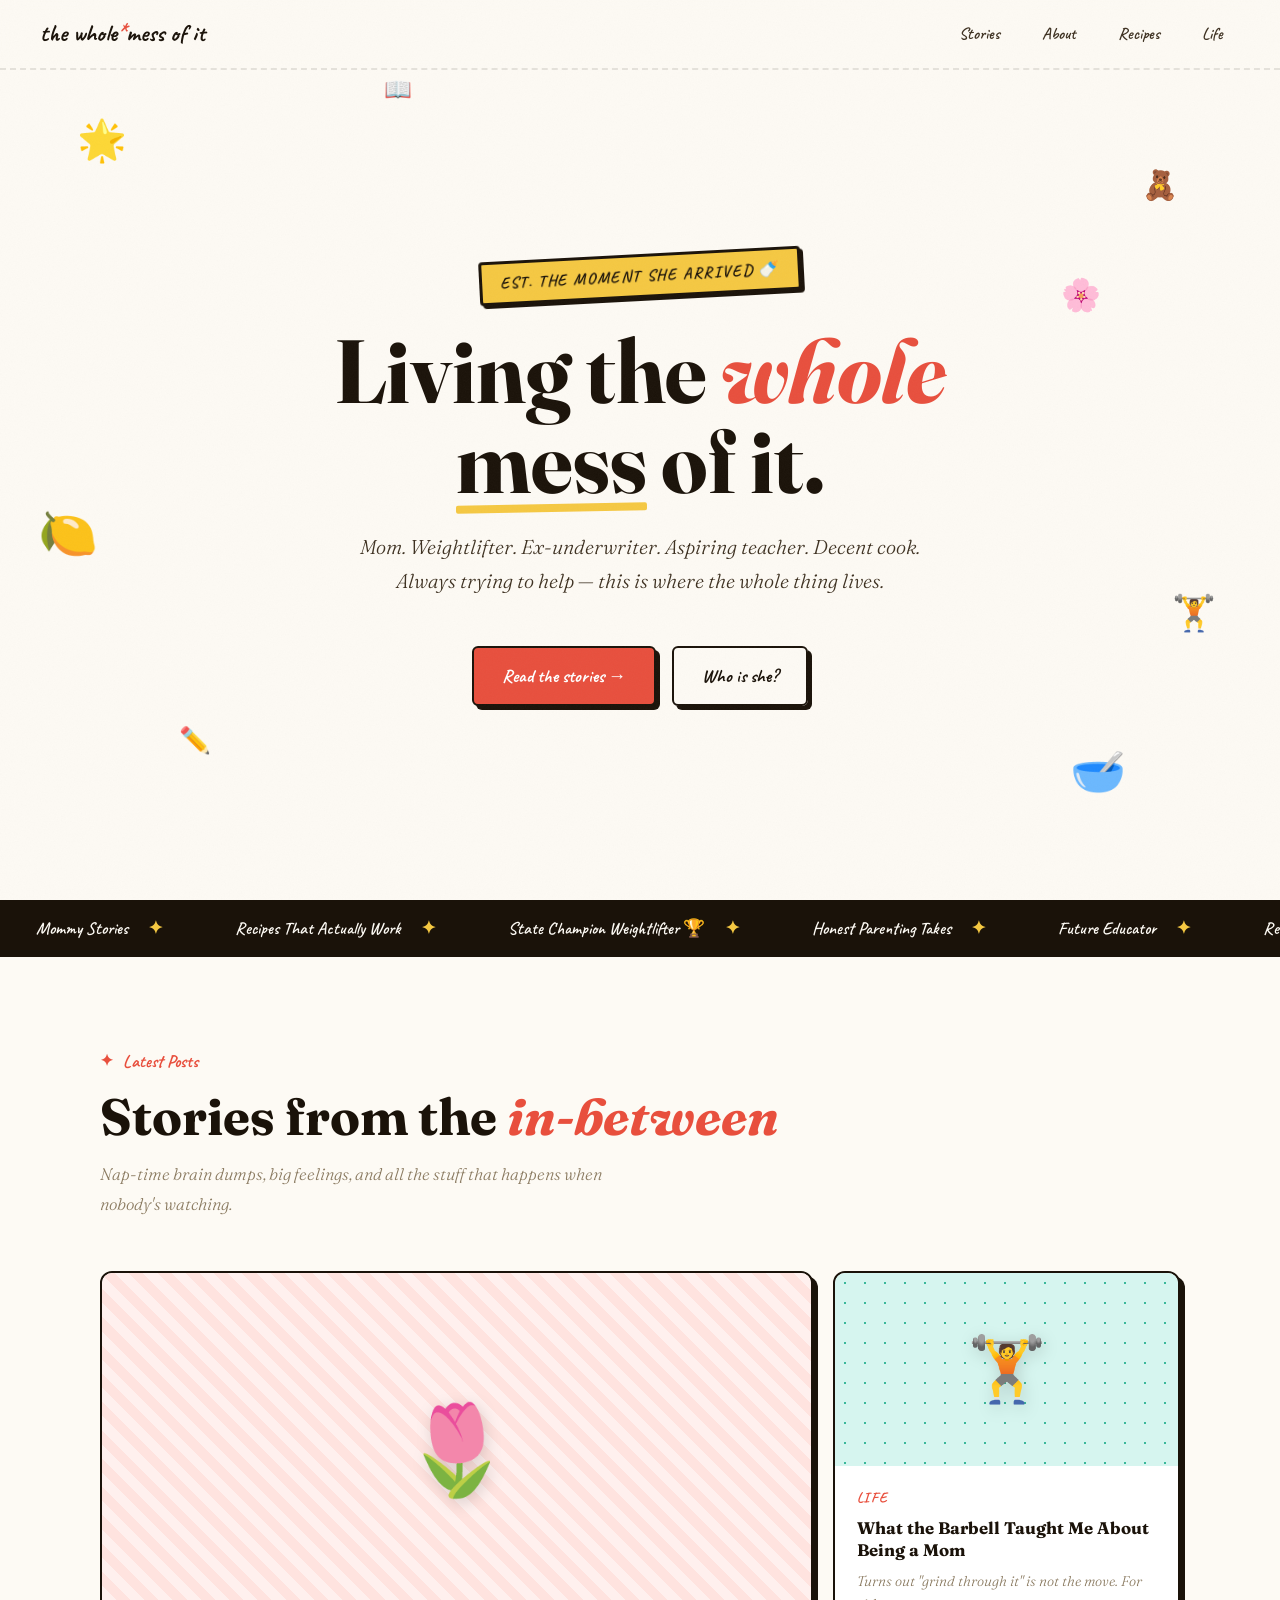
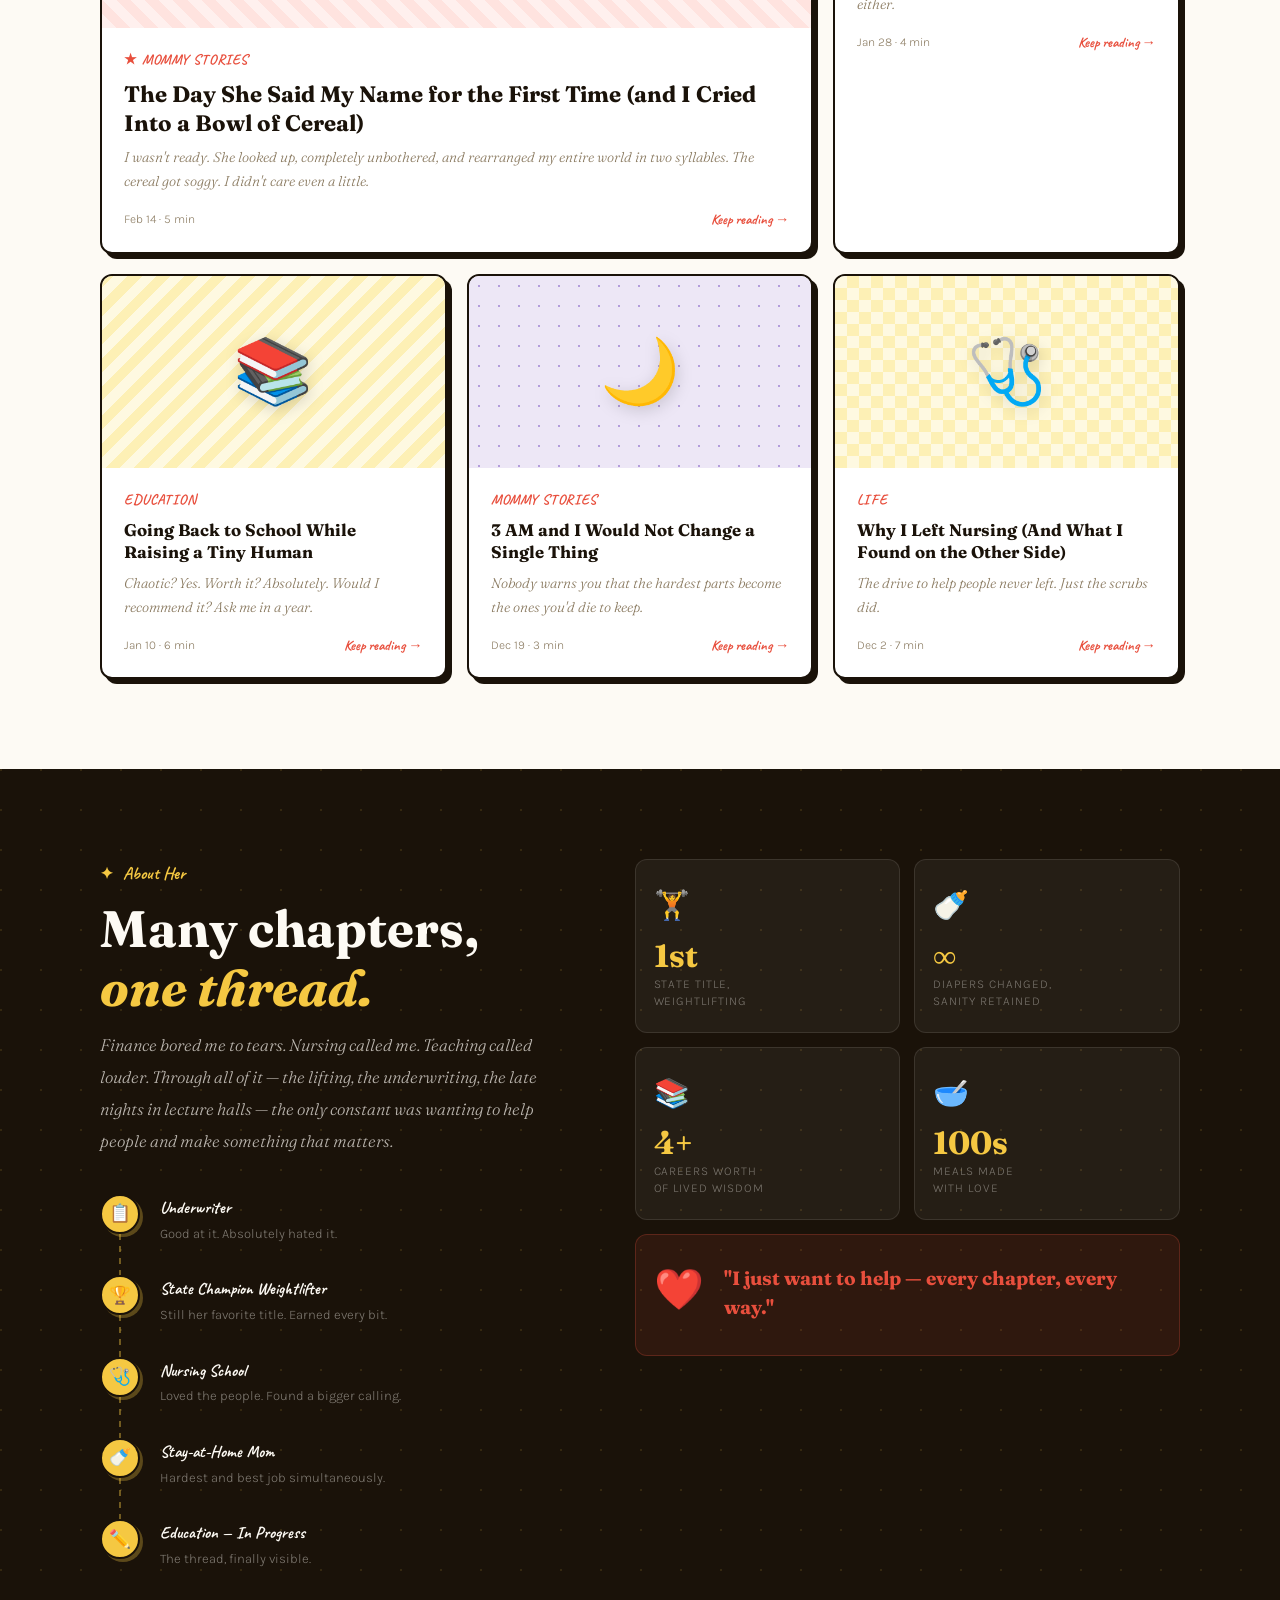
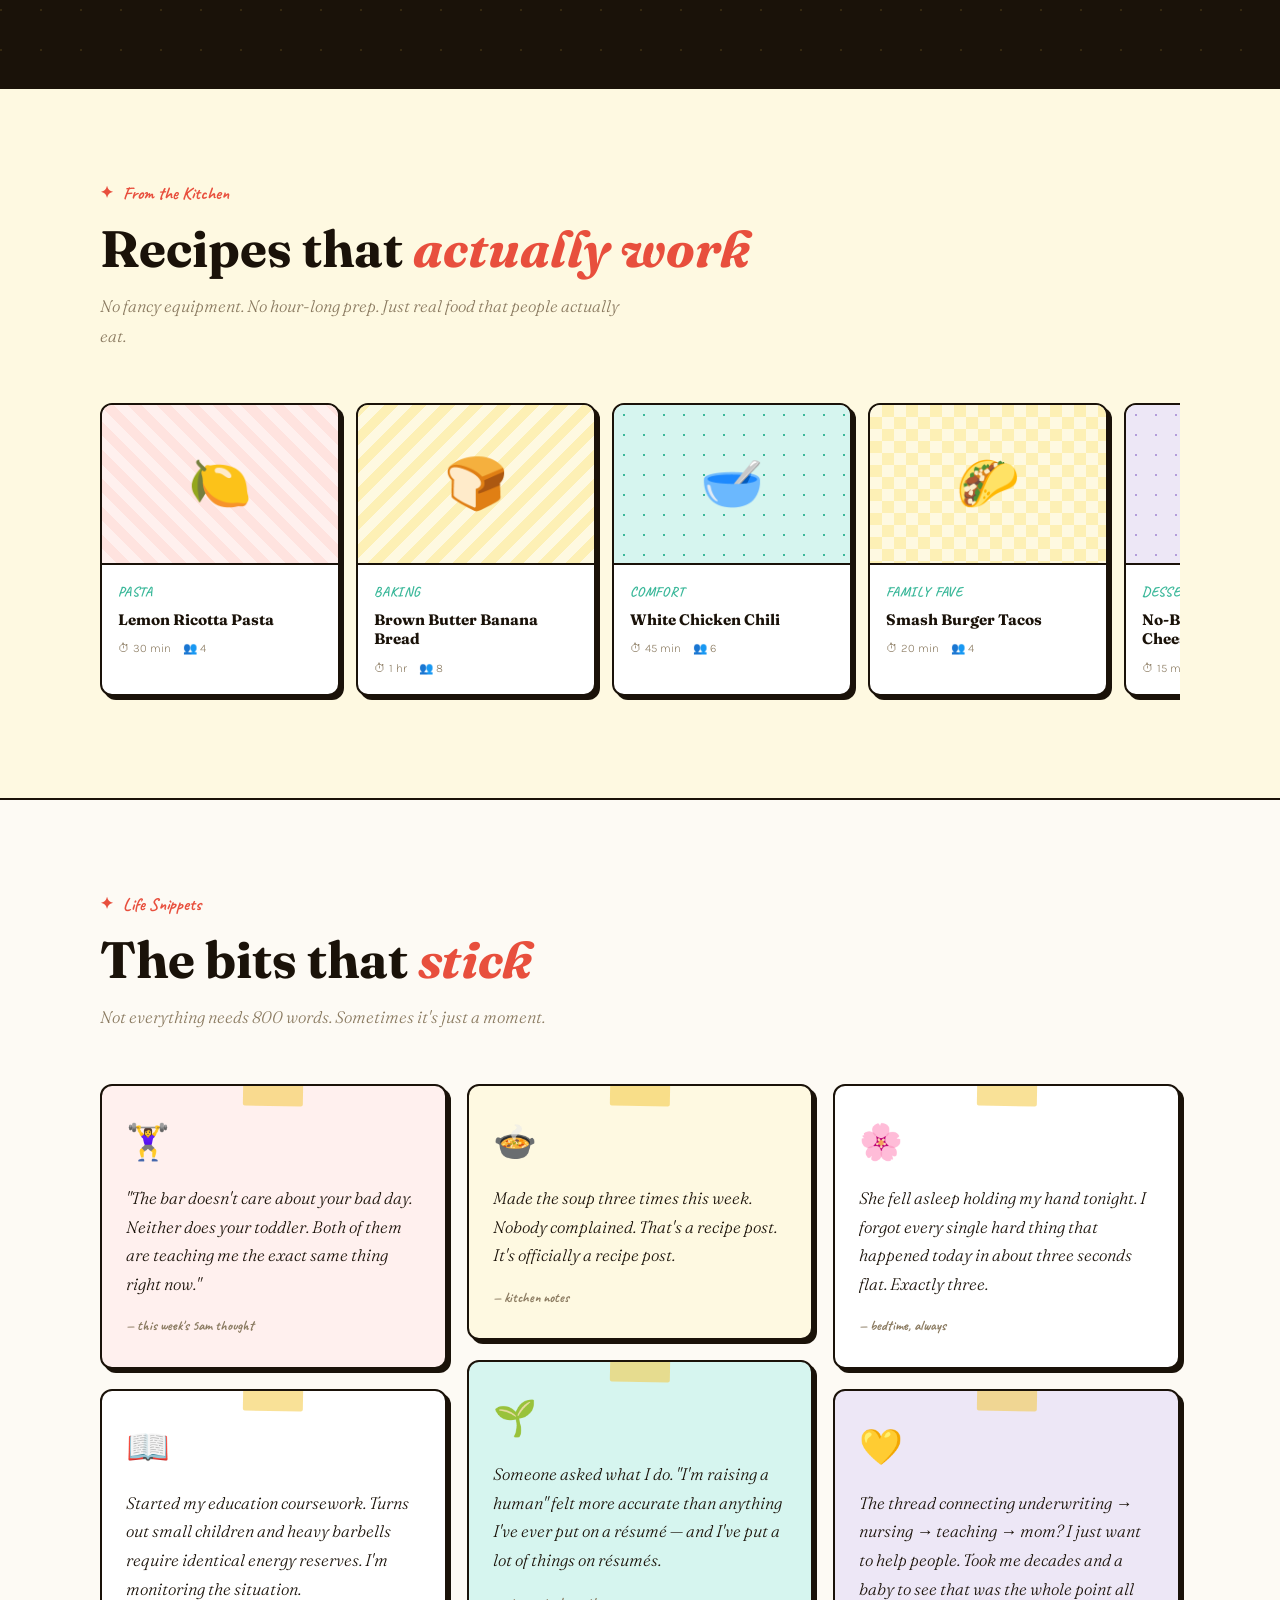
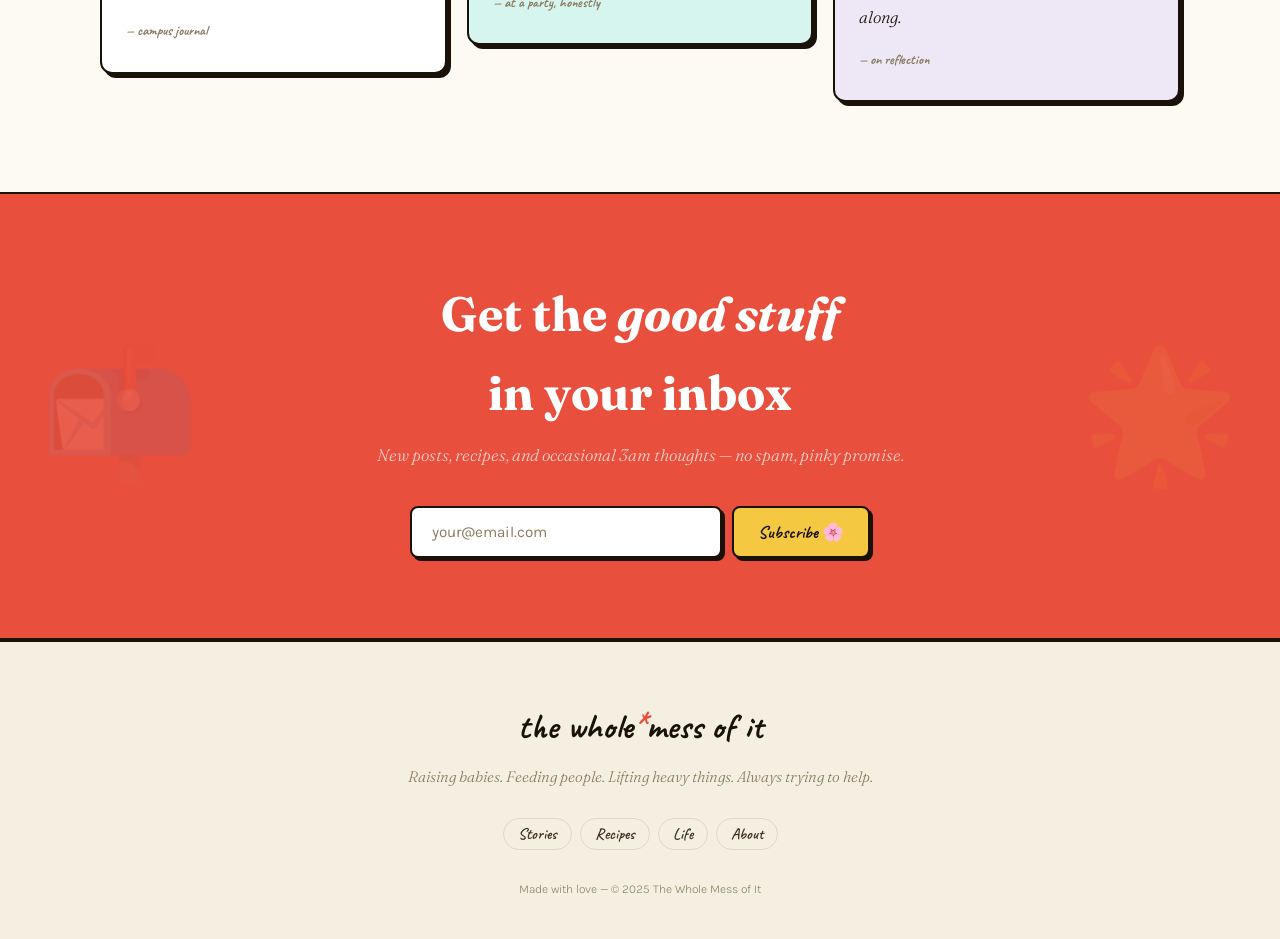
==== index.html @ 3708efa0 "First commit" ====
<!DOCTYPE html>
<html lang="en">
<head>
<meta charset="UTF-8" />
<meta name="viewport" content="width=device-width, initial-scale=1.0" />
<title>The Whole Mess of It</title>
<link href="https://fonts.googleapis.com/css2?family=Fraunces:ital,opsz,wght@0,9..144,300;0,9..144,700;1,9..144,300;1,9..144,500;1,9..144,700&family=Caveat:wght@400;600;700&family=Karla:ital,wght@0,300;0,400;1,300&display=swap" rel="stylesheet"/>
<style>
:root {
  --paper: #fdfaf4;
  --paper-dark: #f5efe1;
  --ink: #1a1209;
  --ink-soft: #3d3020;
  --ink-muted: #8a7a60;
  --pop: #e84f3d;
  --pop-light: #ffd6d0;
  --pop-pale: #fff0ee;
  --butter: #f5c842;
  --butter-pale: #fef9e1;
  --mint: #3bb89a;
  --mint-pale: #d6f5ef;
  --lilac: #b39ddb;
  --lilac-pale: #ede7f6;
  --border: rgba(26,18,9,0.1);
}
*, *::before, *::after { box-sizing:border-box; margin:0; padding:0; }
html { scroll-behavior:smooth; }
body {
  background:var(--paper);
  color:var(--ink);
  font-family:'Karla', sans-serif;
  font-weight:300;
  line-height:1.65;
  overflow-x:hidden;
}
body::after {
  content:'';
  position:fixed; inset:0;
  background-image:url("data:image/svg+xml,%3Csvg xmlns='http://www.w3.org/2000/svg' width='400' height='400'%3E%3Cfilter id='n'%3E%3CfeTurbulence type='fractalNoise' baseFrequency='0.75' numOctaves='4' stitchTiles='stitch'/%3E%3CfeColorMatrix type='saturate' values='0'/%3E%3C/filter%3E%3Crect width='400' height='400' filter='url(%23n)' opacity='0.035'/%3E%3C/svg%3E");
  pointer-events:none; z-index:9999;
}
@keyframes fadeUp   { from{opacity:0;transform:translateY(32px)} to{opacity:1;transform:translateY(0)} }
@keyframes bounce   { 0%,100%{transform:translateY(0)} 50%{transform:translateY(-10px)} }
@keyframes spin     { to{transform:rotate(360deg)} }
@keyframes stamp    { 0%{transform:scale(1.4) rotate(-8deg);opacity:0} 60%{transform:scale(0.95) rotate(2deg);opacity:1} 100%{transform:scale(1) rotate(-3deg);opacity:1} }
@keyframes marquee  { from{transform:translateX(0)} to{transform:translateX(-50%)} }
@keyframes drift    { 0%,100%{transform:translateY(0) rotate(0deg)} 33%{transform:translateY(-6px) rotate(2deg)} 66%{transform:translateY(4px) rotate(-1deg)} }
.reveal { opacity:0; transform:translateY(28px); transition:opacity .65s ease, transform .65s ease; }
.reveal.in { opacity:1; transform:translateY(0); }
.reveal-d1 { transition-delay:.1s; }
.reveal-d2 { transition-delay:.2s; }
.reveal-d3 { transition-delay:.3s; }

/* NAV */
nav {
  position:fixed; top:0; left:0; right:0; z-index:200;
  display:flex; align-items:center; justify-content:space-between;
  padding:14px 40px;
  background:rgba(253,250,244,0.92);
  backdrop-filter:blur(10px);
  border-bottom:2px dashed var(--border);
}
.nav-logo {
  font-family:'Caveat', cursive;
  font-size:1.5rem; font-weight:700;
  color:var(--ink); text-decoration:none;
  transition:color .2s;
}
.nav-logo:hover { color:var(--pop); }
.nav-logo span { color:var(--pop); }
.nav-links { display:flex; gap:8px; list-style:none; }
.nav-links a {
  font-family:'Caveat', cursive;
  font-size:1.05rem; font-weight:600;
  color:var(--ink-soft); text-decoration:none;
  padding:6px 16px; border-radius:100px;
  border:1.5px solid transparent;
  transition:all .2s;
}
.nav-links a:hover { color:var(--pop); border-color:var(--pop); background:var(--pop-pale); }

/* HERO */
.hero {
  min-height:100vh;
  display:flex; flex-direction:column;
  align-items:center; justify-content:center;
  padding:140px 40px 80px;
  text-align:center;
  position:relative; overflow:hidden;
}
.doodle {
  position:absolute; pointer-events:none; user-select:none;
  animation:drift 5s ease-in-out infinite;
  font-size:2rem;
}
.d1{top:12%;left:6%;font-size:2.5rem;animation-delay:0s}
.d2{top:18%;right:8%;font-size:1.8rem;animation-delay:1.2s}
.d3{top:55%;left:3%;font-size:3rem;animation-delay:2s}
.d4{top:65%;right:5%;font-size:2.2rem;animation-delay:.7s}
.d5{top:80%;left:14%;font-size:1.6rem;animation-delay:3s}
.d6{top:30%;right:14%;font-size:2rem;animation-delay:1.8s}
.d7{bottom:10%;right:12%;font-size:2.8rem;animation-delay:.4s}
.d8{top:8%;left:30%;font-size:1.4rem;animation-delay:2.5s}

.hero-stamp {
  display:inline-block;
  background:var(--butter);
  border:3px solid var(--ink);
  border-radius:4px;
  padding:6px 18px;
  font-family:'Caveat', cursive;
  font-size:1rem; font-weight:700;
  letter-spacing:.1em; text-transform:uppercase;
  margin-bottom:28px;
  transform:rotate(-2deg);
  box-shadow:3px 3px 0 var(--ink);
  animation:stamp .5s ease .4s both;
}
.hero-title {
  font-family:'Fraunces', serif;
  font-weight:700;
  font-size:clamp(3.2rem, 7vw, 7.5rem);
  line-height:1.0;
  color:var(--ink);
  margin-bottom:24px;
  animation:fadeUp .8s ease .2s both;
  max-width:900px;
}
.hero-title .squig { color:var(--pop); font-style:italic; }
.hero-title .underline-hand { position:relative; display:inline-block; }
.hero-title .underline-hand::after {
  content:'';
  position:absolute; left:0; bottom:-6px;
  width:100%; height:8px;
  background:var(--butter);
  z-index:-1; border-radius:2px;
  transform:rotate(-1deg);
}
.hero-sub {
  font-family:'Fraunces', serif;
  font-style:italic; font-weight:300;
  font-size:1.25rem; color:var(--ink-soft);
  max-width:560px; margin:0 auto 48px;
  line-height:1.7;
  animation:fadeUp .8s ease .4s both;
}
.hero-ctas {
  display:flex; gap:16px; justify-content:center; flex-wrap:wrap;
  animation:fadeUp .8s ease .6s both;
}
.btn {
  display:inline-flex; align-items:center; gap:8px;
  padding:13px 28px; border-radius:6px;
  font-family:'Caveat', cursive; font-size:1.15rem; font-weight:700;
  text-decoration:none;
  border:2.5px solid var(--ink);
  transition:transform .15s, box-shadow .15s;
  box-shadow:4px 4px 0 var(--ink);
  cursor:pointer;
}
.btn:hover { transform:translate(-2px,-2px); box-shadow:6px 6px 0 var(--ink); }
.btn:active{ transform:translate(2px,2px);  box-shadow:2px 2px 0 var(--ink); }
.btn-pop   { background:var(--pop); color:#fff; }
.btn-ghost { background:transparent; color:var(--ink); }

/* TICKER */
.ticker {
  background:var(--ink); color:var(--paper);
  padding:12px 0; overflow:hidden;
  border-top:2px solid var(--ink); border-bottom:2px solid var(--ink);
}
.ticker-track {
  display:flex; width:max-content;
  animation:marquee 24s linear infinite;
}
.ticker-item {
  font-family:'Caveat', cursive; font-size:1.1rem; font-weight:600;
  white-space:nowrap; padding:0 36px;
  display:flex; align-items:center; gap:20px;
}
.ticker-item span { color:var(--butter); }

/* SECTIONS */
.section { padding:90px 40px; max-width:1160px; margin:0 auto; }
.section-kicker {
  font-family:'Caveat', cursive; font-size:1.1rem; font-weight:700;
  color:var(--pop); display:flex; align-items:center; gap:10px;
  margin-bottom:12px;
}
.kicker-star { font-size:1rem; animation:spin 4s linear infinite; display:inline-block; }
.section-heading {
  font-family:'Fraunces', serif; font-weight:700;
  font-size:clamp(2rem,4vw,3.2rem); line-height:1.15;
  color:var(--ink); margin-bottom:12px;
}
.section-heading em { font-style:italic; color:var(--pop); }
.section-dek {
  font-family:'Fraunces', serif; font-style:italic; font-weight:300;
  color:var(--ink-muted); font-size:1.05rem;
  margin-bottom:52px; max-width:520px; line-height:1.8;
}

/* POSTS GRID */
.posts-grid { display:grid; grid-template-columns:1fr 1fr 1fr; gap:20px; }
.post-card {
  background:#fff;
  border:2.5px solid var(--ink); border-radius:12px; overflow:hidden;
  text-decoration:none; color:inherit; display:block;
  transition:transform .2s, box-shadow .2s;
  box-shadow:5px 5px 0 var(--ink);
}
.post-card:hover { transform:translate(-3px,-3px); box-shadow:8px 8px 0 var(--ink); }
.post-card:active{ transform:translate(2px,2px);  box-shadow:3px 3px 0 var(--ink); }
.post-card.big { grid-column:span 2; }
.card-thumb {
  width:100%; aspect-ratio:16/9;
  display:flex; align-items:center; justify-content:center;
  font-size:4rem;
}
.post-card.big .card-thumb { aspect-ratio:2/1; font-size:5.5rem; }
.bg-stripe-red    { background:repeating-linear-gradient(45deg,#fff0ee,#fff0ee 10px,#ffe3df 10px,#ffe3df 20px); }
.bg-stripe-yellow { background:repeating-linear-gradient(-45deg,#fef9e1,#fef9e1 10px,#fdf0b5 10px,#fdf0b5 20px); }
.bg-dot-mint      { background:radial-gradient(circle,var(--mint) 1.5px,transparent 1.5px) 0 0/20px 20px,var(--mint-pale); }
.bg-dot-lilac     { background:radial-gradient(circle,var(--lilac) 1.5px,transparent 1.5px) 0 0/20px 20px,var(--lilac-pale); }
.bg-check-butter  { background:repeating-conic-gradient(#fdf0b5 0% 25%,#fef9e1 0% 50%) 0 0/24px 24px; }
.card-emoji { filter:drop-shadow(2px 4px 8px rgba(0,0,0,.15)); animation:bounce 3s ease-in-out infinite; }
.card-body { padding:20px 22px; }
.card-cat {
  font-family:'Caveat', cursive; font-size:.9rem; font-weight:700;
  letter-spacing:.06em; text-transform:uppercase; color:var(--pop); margin-bottom:8px;
}
.card-title {
  font-family:'Fraunces', serif; font-weight:700;
  font-size:1.05rem; line-height:1.3; color:var(--ink); margin-bottom:8px;
}
.post-card.big .card-title { font-size:1.4rem; }
.card-blurb {
  font-family:'Fraunces', serif; font-style:italic; font-weight:300;
  font-size:.88rem; color:var(--ink-muted); line-height:1.7; margin-bottom:14px;
}
.card-footer {
  display:flex; align-items:center; justify-content:space-between;
  font-size:.75rem; color:var(--ink-muted);
}
.card-read-more { font-family:'Caveat', cursive; font-size:.9rem; font-weight:700; color:var(--pop); }

/* ABOUT */
.about-section {
  background:var(--ink); padding:90px 0;
  position:relative; overflow:hidden;
}
.about-pattern {
  position:absolute; inset:0;
  background:radial-gradient(circle at 1px 1px,rgba(245,200,66,.12) 1px,transparent 0) 0 0/40px 40px;
  pointer-events:none;
}
.about-inner {
  max-width:1160px; margin:0 auto; padding:0 40px;
  display:grid; grid-template-columns:1fr 1.2fr; gap:80px; align-items:start;
}
.about-left .section-kicker { color:var(--butter); }
.about-left .section-heading { color:var(--paper); }
.about-left .section-heading em { color:var(--butter); }
.about-body {
  font-family:'Fraunces', serif; font-style:italic; font-weight:300;
  font-size:1.05rem; color:rgba(253,250,244,.7); line-height:1.9; margin-bottom:32px;
}
.timeline { display:flex; flex-direction:column; }
.tl-item { display:flex; gap:20px; position:relative; }
.tl-item:not(:last-child)::before {
  content:''; position:absolute;
  left:19px; top:44px; bottom:-4px; width:2px;
  background:repeating-linear-gradient(to bottom,rgba(245,200,66,.4) 0,rgba(245,200,66,.4) 6px,transparent 6px,transparent 12px);
}
.tl-dot {
  width:40px; height:40px; border-radius:50%;
  background:var(--butter); border:2.5px solid var(--ink);
  display:flex; align-items:center; justify-content:center;
  font-size:1.1rem; flex-shrink:0;
  box-shadow:3px 3px 0 rgba(245,200,66,.3); margin-top:4px;
}
.tl-text { padding:4px 0 28px; }
.tl-role { font-family:'Caveat', cursive; font-size:1.05rem; font-weight:700; color:var(--paper); margin-bottom:2px; }
.tl-note { font-size:.82rem; color:rgba(253,250,244,.45); line-height:1.5; }
.fun-facts { display:grid; grid-template-columns:1fr 1fr; gap:14px; }
.fact-card {
  background:rgba(253,250,244,.05);
  border:1.5px solid rgba(253,250,244,.1); border-radius:12px;
  padding:22px 18px; transition:background .2s, border-color .2s; cursor:default;
}
.fact-card:hover { background:rgba(253,250,244,.09); border-color:rgba(245,200,66,.3); }
.fact-emoji { font-size:1.8rem; margin-bottom:10px; display:block; }
.fact-value {
  font-family:'Fraunces', serif; font-weight:700;
  font-size:2rem; color:var(--butter); line-height:1; margin-bottom:4px;
}
.fact-label {
  font-size:.75rem; letter-spacing:.08em; text-transform:uppercase;
  color:rgba(253,250,244,.4); line-height:1.4;
}
.fact-card.wide {
  grid-column:span 2;
  background:rgba(232,79,61,.1); border-color:rgba(232,79,61,.25);
  display:flex; align-items:center; gap:20px;
}
.fact-card.wide .fact-value { font-size:1.2rem; color:var(--pop); line-height:1.5; }

/* RECIPES */
.recipes-section {
  background:var(--butter-pale);
  border-top:2.5px solid var(--ink); border-bottom:2.5px solid var(--ink);
  padding:90px 0;
}
.recipes-inner { max-width:1160px; margin:0 auto; padding:0 40px; }
.recipe-row {
  display:flex; gap:16px;
  overflow-x:auto; padding-bottom:12px;
  scrollbar-width:thin; scrollbar-color:var(--ink) var(--butter-pale);
  cursor:grab;
}
.recipe-row:active { cursor:grabbing; }
.recipe-card {
  flex-shrink:0; width:240px;
  background:#fff; border:2.5px solid var(--ink); border-radius:12px; overflow:hidden;
  box-shadow:4px 4px 0 var(--ink);
  transition:transform .2s, box-shadow .2s;
  text-decoration:none; color:inherit; display:block;
}
.recipe-card:hover { transform:translate(-2px,-2px); box-shadow:6px 6px 0 var(--ink); }
.recipe-thumb {
  width:100%; height:160px;
  display:flex; align-items:center; justify-content:center;
  font-size:3.2rem; border-bottom:2px solid var(--ink);
}
.recipe-body { padding:16px; }
.recipe-cat {
  font-family:'Caveat', cursive; font-size:.85rem; font-weight:700;
  color:var(--mint); text-transform:uppercase; letter-spacing:.06em; margin-bottom:6px;
}
.recipe-name {
  font-family:'Fraunces', serif; font-weight:700;
  font-size:.95rem; line-height:1.3; color:var(--ink); margin-bottom:10px;
}
.recipe-meta { display:flex; gap:12px; font-size:.72rem; color:var(--ink-muted); }

/* SNIPPETS */
.snippets-section { padding:90px 0; overflow:hidden; }
.snippets-inner { max-width:1160px; margin:0 auto; padding:0 40px; }
.snippets-masonry { columns:3; column-gap:20px; }
.snippet-card {
  break-inside:avoid; margin-bottom:20px;
  border:2.5px solid var(--ink); border-radius:12px;
  padding:28px 24px; box-shadow:4px 4px 0 var(--ink);
  position:relative; overflow:hidden;
  transition:transform .2s, box-shadow .2s; cursor:default;
}
.snippet-card:hover { transform:translate(-2px,-2px); box-shadow:6px 6px 0 var(--ink); }
.snippet-card.c-red    { background:var(--pop-pale); }
.snippet-card.c-yellow { background:var(--butter-pale); }
.snippet-card.c-mint   { background:var(--mint-pale); }
.snippet-card.c-lilac  { background:var(--lilac-pale); }
.snippet-card.c-white  { background:#fff; }
.snippet-emoji { font-size:2.2rem; margin-bottom:12px; display:block; }
.snippet-text {
  font-family:'Fraunces', serif; font-style:italic; font-weight:300;
  font-size:1.05rem; color:var(--ink); line-height:1.7; margin-bottom:14px;
}
.snippet-from { font-family:'Caveat', cursive; font-size:.88rem; font-weight:700; color:var(--ink-muted); }
.snippet-tape {
  position:absolute; top:-2px; left:50%; transform:translateX(-50%) rotate(1deg);
  width:60px; height:22px; background:rgba(245,200,66,.55); border-radius:2px;
}

/* NEWSLETTER */
.newsletter {
  background:var(--pop);
  border-top:2.5px solid var(--ink); border-bottom:2.5px solid var(--ink);
  padding:80px 40px; text-align:center; position:relative; overflow:hidden;
}
.nl-deco { position:absolute; font-size:8rem; opacity:.08; top:50%; transform:translateY(-50%); pointer-events:none; }
.nl-deco-l { left:40px; }
.nl-deco-r { right:40px; }
.nl-title { font-family:'Fraunces', serif; font-weight:700; font-size:clamp(2rem,4vw,3rem); color:#fff; margin-bottom:10px; position:relative; }
.nl-title em { font-style:italic; }
.nl-sub { font-family:'Fraunces', serif; font-style:italic; font-weight:300; color:rgba(255,255,255,.75); font-size:1.05rem; margin-bottom:36px; position:relative; }
.nl-form { display:flex; justify-content:center; gap:10px; max-width:460px; margin:0 auto; position:relative; }
.nl-input {
  flex:1; padding:13px 20px;
  border:2.5px solid var(--ink); border-radius:8px;
  font-family:'Karla', sans-serif; font-size:.95rem;
  background:#fff; color:var(--ink); outline:none;
  box-shadow:3px 3px 0 var(--ink);
}
.nl-input::placeholder { color:var(--ink-muted); }
.nl-btn {
  padding:13px 24px;
  background:var(--butter); color:var(--ink);
  border:2.5px solid var(--ink); border-radius:8px;
  font-family:'Caveat', cursive; font-size:1.1rem; font-weight:700;
  cursor:pointer; box-shadow:3px 3px 0 var(--ink);
  transition:transform .15s, box-shadow .15s; white-space:nowrap;
}
.nl-btn:hover { transform:translate(-2px,-2px); box-shadow:5px 5px 0 var(--ink); }
.nl-btn:active { transform:translate(1px,1px); box-shadow:2px 2px 0 var(--ink); }

/* FOOTER */
footer {
  background:var(--paper-dark);
  border-top:2.5px solid var(--ink);
  padding:56px 40px 40px; text-align:center;
}
.footer-logo { font-family:'Caveat', cursive; font-size:2.2rem; font-weight:700; color:var(--ink); display:block; margin-bottom:8px; }
.footer-logo span { color:var(--pop); }
.footer-words { font-family:'Fraunces', serif; font-style:italic; font-size:.95rem; color:var(--ink-muted); margin-bottom:32px; }
.footer-nav { display:flex; justify-content:center; gap:8px; list-style:none; flex-wrap:wrap; margin-bottom:32px; }
.footer-nav a {
  font-family:'Caveat', cursive; font-size:1rem; font-weight:600;
  color:var(--ink-soft); text-decoration:none;
  padding:5px 14px; border:1.5px solid var(--border); border-radius:100px;
  transition:all .2s;
}
.footer-nav a:hover { color:var(--pop); border-color:var(--pop); background:var(--pop-pale); }
.footer-copy { font-size:.75rem; color:var(--ink-muted); }

/* RESPONSIVE */
@media(max-width:900px){
  nav { padding:12px 20px; }
  .nav-links { display:none; }
  .hero { padding:110px 20px 60px; }
  .section { padding:60px 20px; }
  .posts-grid { grid-template-columns:1fr; }
  .post-card.big { grid-column:span 1; }
  .about-inner { grid-template-columns:1fr; gap:48px; padding:0 20px; }
  .fun-facts { grid-template-columns:1fr 1fr; }
  .fact-card.wide { grid-column:span 2; }
  .recipes-inner { padding:0 20px; }
  .snippets-masonry { columns:1; }
  .snippets-inner { padding:0 20px; }
  .footer-nav { flex-direction:column; align-items:center; }
  footer { padding:40px 20px; }
  .about-section { padding:60px 0; }
  .recipes-section { padding:60px 0; }
}
</style>
</head>
<body>

<nav>
  <a class="nav-logo" href="#">the whole<span>*</span>mess of it</a>
  <ul class="nav-links">
    <li><a href="#stories">Stories</a></li>
    <li><a href="#about">About</a></li>
    <li><a href="#recipes">Recipes</a></li>
    <li><a href="#life">Life</a></li>
  </ul>
</nav>

<span class="doodle d1">🌟</span>
<span class="doodle d2">🧸</span>
<span class="doodle d3">🍋</span>
<span class="doodle d4">🏋️</span>
<span class="doodle d5">✏️</span>
<span class="doodle d6">🌸</span>
<span class="doodle d7">🥣</span>
<span class="doodle d8">📖</span>

<section class="hero">
  <div class="hero-stamp">est. the moment she arrived 🍼</div>
  <h1 class="hero-title">
    Living the <span class="squig">whole</span><br/>
    <span class="underline-hand">mess</span> of it.
  </h1>
  <p class="hero-sub">Mom. Weightlifter. Ex-underwriter. Aspiring teacher. Decent cook. Always trying to help — this is where the whole thing lives.</p>
  <div class="hero-ctas">
    <a href="#stories" class="btn btn-pop">Read the stories →</a>
    <a href="#about" class="btn btn-ghost">Who is she?</a>
  </div>
</section>

<div class="ticker">
  <div class="ticker-track">
    <div class="ticker-item">Mommy Stories <span>✦</span></div>
    <div class="ticker-item">Recipes That Actually Work <span>✦</span></div>
    <div class="ticker-item">State Champion Weightlifter 🏆 <span>✦</span></div>
    <div class="ticker-item">Honest Parenting Takes <span>✦</span></div>
    <div class="ticker-item">Future Educator <span>✦</span></div>
    <div class="ticker-item">Real Life, No Filter <span>✦</span></div>
    <div class="ticker-item">Mommy Stories <span>✦</span></div>
    <div class="ticker-item">Recipes That Actually Work <span>✦</span></div>
    <div class="ticker-item">State Champion Weightlifter 🏆 <span>✦</span></div>
    <div class="ticker-item">Honest Parenting Takes <span>✦</span></div>
    <div class="ticker-item">Future Educator <span>✦</span></div>
    <div class="ticker-item">Real Life, No Filter <span>✦</span></div>
  </div>
</div>

<section id="stories" class="section">
  <div class="reveal">
    <p class="section-kicker"><span class="kicker-star">✦</span> Latest Posts</p>
    <h2 class="section-heading">Stories from the <em>in-between</em></h2>
    <p class="section-dek">Nap-time brain dumps, big feelings, and all the stuff that happens when nobody's watching.</p>
  </div>
  <div class="posts-grid reveal reveal-d1">
    <a href="#" class="post-card big">
      <div class="card-thumb bg-stripe-red"><span class="card-emoji">🌷</span></div>
      <div class="card-body">
        <p class="card-cat">★ Mommy Stories</p>
        <h3 class="card-title">The Day She Said My Name for the First Time (and I Cried Into a Bowl of Cereal)</h3>
        <p class="card-blurb">I wasn't ready. She looked up, completely unbothered, and rearranged my entire world in two syllables. The cereal got soggy. I didn't care even a little.</p>
        <div class="card-footer"><span>Feb 14 · 5 min</span><span class="card-read-more">Keep reading →</span></div>
      </div>
    </a>
    <a href="#" class="post-card">
      <div class="card-thumb bg-dot-mint"><span class="card-emoji">🏋️</span></div>
      <div class="card-body">
        <p class="card-cat">Life</p>
        <h3 class="card-title">What the Barbell Taught Me About Being a Mom</h3>
        <p class="card-blurb">Turns out "grind through it" is not the move. For either.</p>
        <div class="card-footer"><span>Jan 28 · 4 min</span><span class="card-read-more">Keep reading →</span></div>
      </div>
    </a>
    <a href="#" class="post-card">
      <div class="card-thumb bg-stripe-yellow"><span class="card-emoji">📚</span></div>
      <div class="card-body">
        <p class="card-cat">Education</p>
        <h3 class="card-title">Going Back to School While Raising a Tiny Human</h3>
        <p class="card-blurb">Chaotic? Yes. Worth it? Absolutely. Would I recommend it? Ask me in a year.</p>
        <div class="card-footer"><span>Jan 10 · 6 min</span><span class="card-read-more">Keep reading →</span></div>
      </div>
    </a>
    <a href="#" class="post-card">
      <div class="card-thumb bg-dot-lilac"><span class="card-emoji">🌙</span></div>
      <div class="card-body">
        <p class="card-cat">Mommy Stories</p>
        <h3 class="card-title">3 AM and I Would Not Change a Single Thing</h3>
        <p class="card-blurb">Nobody warns you that the hardest parts become the ones you'd die to keep.</p>
        <div class="card-footer"><span>Dec 19 · 3 min</span><span class="card-read-more">Keep reading →</span></div>
      </div>
    </a>
    <a href="#" class="post-card">
      <div class="card-thumb bg-check-butter"><span class="card-emoji">🩺</span></div>
      <div class="card-body">
        <p class="card-cat">Life</p>
        <h3 class="card-title">Why I Left Nursing (And What I Found on the Other Side)</h3>
        <p class="card-blurb">The drive to help people never left. Just the scrubs did.</p>
        <div class="card-footer"><span>Dec 2 · 7 min</span><span class="card-read-more">Keep reading →</span></div>
      </div>
    </a>
  </div>
</section>

<section id="about" class="about-section">
  <div class="about-pattern"></div>
  <div class="about-inner">
    <div class="about-left reveal">
      <p class="section-kicker"><span class="kicker-star">✦</span> About Her</p>
      <h2 class="section-heading">Many chapters,<br/><em>one thread.</em></h2>
      <p class="about-body">Finance bored me to tears. Nursing called me. Teaching called louder. Through all of it — the lifting, the underwriting, the late nights in lecture halls — the only constant was wanting to help people and make something that matters.</p>
      <div class="timeline">
        <div class="tl-item"><div class="tl-dot">📋</div><div class="tl-text"><div class="tl-role">Underwriter</div><div class="tl-note">Good at it. Absolutely hated it.</div></div></div>
        <div class="tl-item"><div class="tl-dot">🏆</div><div class="tl-text"><div class="tl-role">State Champion Weightlifter</div><div class="tl-note">Still her favorite title. Earned every bit.</div></div></div>
        <div class="tl-item"><div class="tl-dot">🩺</div><div class="tl-text"><div class="tl-role">Nursing School</div><div class="tl-note">Loved the people. Found a bigger calling.</div></div></div>
        <div class="tl-item"><div class="tl-dot">🍼</div><div class="tl-text"><div class="tl-role">Stay-at-Home Mom</div><div class="tl-note">Hardest and best job simultaneously.</div></div></div>
        <div class="tl-item"><div class="tl-dot">✏️</div><div class="tl-text"><div class="tl-role">Education — In Progress</div><div class="tl-note">The thread, finally visible.</div></div></div>
      </div>
    </div>
    <div class="about-right reveal reveal-d2">
      <div class="fun-facts">
        <div class="fact-card"><span class="fact-emoji">🏋️</span><div class="fact-value">1st</div><div class="fact-label">State title,<br/>weightlifting</div></div>
        <div class="fact-card"><span class="fact-emoji">🍼</span><div class="fact-value">∞</div><div class="fact-label">Diapers changed,<br/>sanity retained</div></div>
        <div class="fact-card"><span class="fact-emoji">📚</span><div class="fact-value">4+</div><div class="fact-label">Careers worth<br/>of lived wisdom</div></div>
        <div class="fact-card"><span class="fact-emoji">🥣</span><div class="fact-value">100s</div><div class="fact-label">Meals made<br/>with love</div></div>
        <div class="fact-card wide"><span class="fact-emoji" style="font-size:2.5rem">❤️</span><div><div class="fact-value">"I just want to help — every chapter, every way."</div></div></div>
      </div>
    </div>
  </div>
</section>

<section id="recipes" class="recipes-section">
  <div class="recipes-inner">
    <div class="reveal">
      <p class="section-kicker"><span class="kicker-star">✦</span> From the Kitchen</p>
      <h2 class="section-heading">Recipes that <em>actually work</em></h2>
      <p class="section-dek">No fancy equipment. No hour-long prep. Just real food that people actually eat.</p>
    </div>
    <div class="recipe-row reveal reveal-d1" id="recipeRow">
      <a href="#" class="recipe-card"><div class="recipe-thumb bg-stripe-red">🍋</div><div class="recipe-body"><p class="recipe-cat">Pasta</p><h3 class="recipe-name">Lemon Ricotta Pasta</h3><div class="recipe-meta"><span>⏱ 30 min</span><span>👥 4</span></div></div></a>
      <a href="#" class="recipe-card"><div class="recipe-thumb bg-stripe-yellow">🍞</div><div class="recipe-body"><p class="recipe-cat">Baking</p><h3 class="recipe-name">Brown Butter Banana Bread</h3><div class="recipe-meta"><span>⏱ 1 hr</span><span>👥 8</span></div></div></a>
      <a href="#" class="recipe-card"><div class="recipe-thumb bg-dot-mint">🥣</div><div class="recipe-body"><p class="recipe-cat">Comfort</p><h3 class="recipe-name">White Chicken Chili</h3><div class="recipe-meta"><span>⏱ 45 min</span><span>👥 6</span></div></div></a>
      <a href="#" class="recipe-card"><div class="recipe-thumb bg-check-butter">🌮</div><div class="recipe-body"><p class="recipe-cat">Family Fave</p><h3 class="recipe-name">Smash Burger Tacos</h3><div class="recipe-meta"><span>⏱ 20 min</span><span>👥 4</span></div></div></a>
      <a href="#" class="recipe-card"><div class="recipe-thumb bg-dot-lilac">🍰</div><div class="recipe-body"><p class="recipe-cat">Dessert</p><h3 class="recipe-name">No-Bake Strawberry Cheesecake</h3><div class="recipe-meta"><span>⏱ 15 min</span><span>👥 8</span></div></div></a>
      <a href="#" class="recipe-card"><div class="recipe-thumb bg-stripe-red">🥗</div><div class="recipe-body"><p class="recipe-cat">Quick</p><h3 class="recipe-name">The Roasted Tomato Soup</h3><div class="recipe-meta"><span>⏱ 25 min</span><span>👥 4</span></div></div></a>
    </div>
  </div>
</section>

<section id="life" class="snippets-section">
  <div class="snippets-inner">
    <div class="reveal">
      <p class="section-kicker"><span class="kicker-star">✦</span> Life Snippets</p>
      <h2 class="section-heading">The bits that <em>stick</em></h2>
      <p class="section-dek">Not everything needs 800 words. Sometimes it's just a moment.</p>
    </div>
    <div class="snippets-masonry reveal reveal-d1">
      <div class="snippet-card c-red"><div class="snippet-tape"></div><span class="snippet-emoji">🏋️‍♀️</span><p class="snippet-text">"The bar doesn't care about your bad day. Neither does your toddler. Both of them are teaching me the exact same thing right now."</p><span class="snippet-from">— this week's 5am thought</span></div>
      <div class="snippet-card c-white"><div class="snippet-tape"></div><span class="snippet-emoji">📖</span><p class="snippet-text">Started my education coursework. Turns out small children and heavy barbells require identical energy reserves. I'm monitoring the situation.</p><span class="snippet-from">— campus journal</span></div>
      <div class="snippet-card c-yellow"><div class="snippet-tape"></div><span class="snippet-emoji">🍲</span><p class="snippet-text">Made the soup three times this week. Nobody complained. That's a recipe post. It's officially a recipe post.</p><span class="snippet-from">— kitchen notes</span></div>
      <div class="snippet-card c-mint"><div class="snippet-tape"></div><span class="snippet-emoji">🌱</span><p class="snippet-text">Someone asked what I do. "I'm raising a human" felt more accurate than anything I've ever put on a résumé — and I've put a lot of things on résumés.</p><span class="snippet-from">— at a party, honestly</span></div>
      <div class="snippet-card c-white"><div class="snippet-tape"></div><span class="snippet-emoji">🌸</span><p class="snippet-text">She fell asleep holding my hand tonight. I forgot every single hard thing that happened today in about three seconds flat. Exactly three.</p><span class="snippet-from">— bedtime, always</span></div>
      <div class="snippet-card c-lilac"><div class="snippet-tape"></div><span class="snippet-emoji">💛</span><p class="snippet-text">The thread connecting underwriting → nursing → teaching → mom? I just want to help people. Took me decades and a baby to see that was the whole point all along.</p><span class="snippet-from">— on reflection</span></div>
    </div>
  </div>
</section>

<div class="newsletter">
  <span class="nl-deco nl-deco-l">📬</span>
  <span class="nl-deco nl-deco-r">🌟</span>
  <h2 class="nl-title">Get the <em>good stuff</em><br/>in your inbox</h2>
  <p class="nl-sub">New posts, recipes, and occasional 3am thoughts — no spam, pinky promise.</p>
  <div class="nl-form">
    <input type="email" class="nl-input" placeholder="your@email.com" id="nlInput"/>
    <button class="nl-btn" id="nlBtn">Subscribe 🌸</button>
  </div>
</div>

<footer>
  <span class="footer-logo">the whole<span>*</span>mess of it</span>
  <p class="footer-words">Raising babies. Feeding people. Lifting heavy things. Always trying to help.</p>
  <ul class="footer-nav">
    <li><a href="#stories">Stories</a></li>
    <li><a href="#recipes">Recipes</a></li>
    <li><a href="#life">Life</a></li>
    <li><a href="#about">About</a></li>
  </ul>
  <p class="footer-copy">Made with love — © 2025 The Whole Mess of It</p>
</footer>

<script>
const observer = new IntersectionObserver((entries) => {
  entries.forEach(e => { if (e.isIntersecting) { e.target.classList.add('in'); observer.unobserve(e.target); } });
}, { threshold: 0.08 });
document.querySelectorAll('.reveal').forEach(el => observer.observe(el));

const row = document.getElementById('recipeRow');
let dragging=false, startX, scrollLeft;
row.addEventListener('mousedown', e => { dragging=true; startX=e.pageX-row.offsetLeft; scrollLeft=row.scrollLeft; });
row.addEventListener('mouseleave', ()=>dragging=false);
row.addEventListener('mouseup', ()=>dragging=false);
row.addEventListener('mousemove', e => {
  if(!dragging) return; e.preventDefault();
  row.scrollLeft = scrollLeft-(e.pageX-row.offsetLeft-startX)*1.5;
});

document.getElementById('nlBtn').addEventListener('click', function(){
  const inp=document.getElementById('nlInput');
  if(inp.value && inp.value.includes('@')){
    this.textContent='✓ You\'re in!'; this.style.background='#3bb89a';
    inp.value=''; inp.placeholder='See you soon 🌸'; this.disabled=true;
  }
});
</script>
</body>
</html>
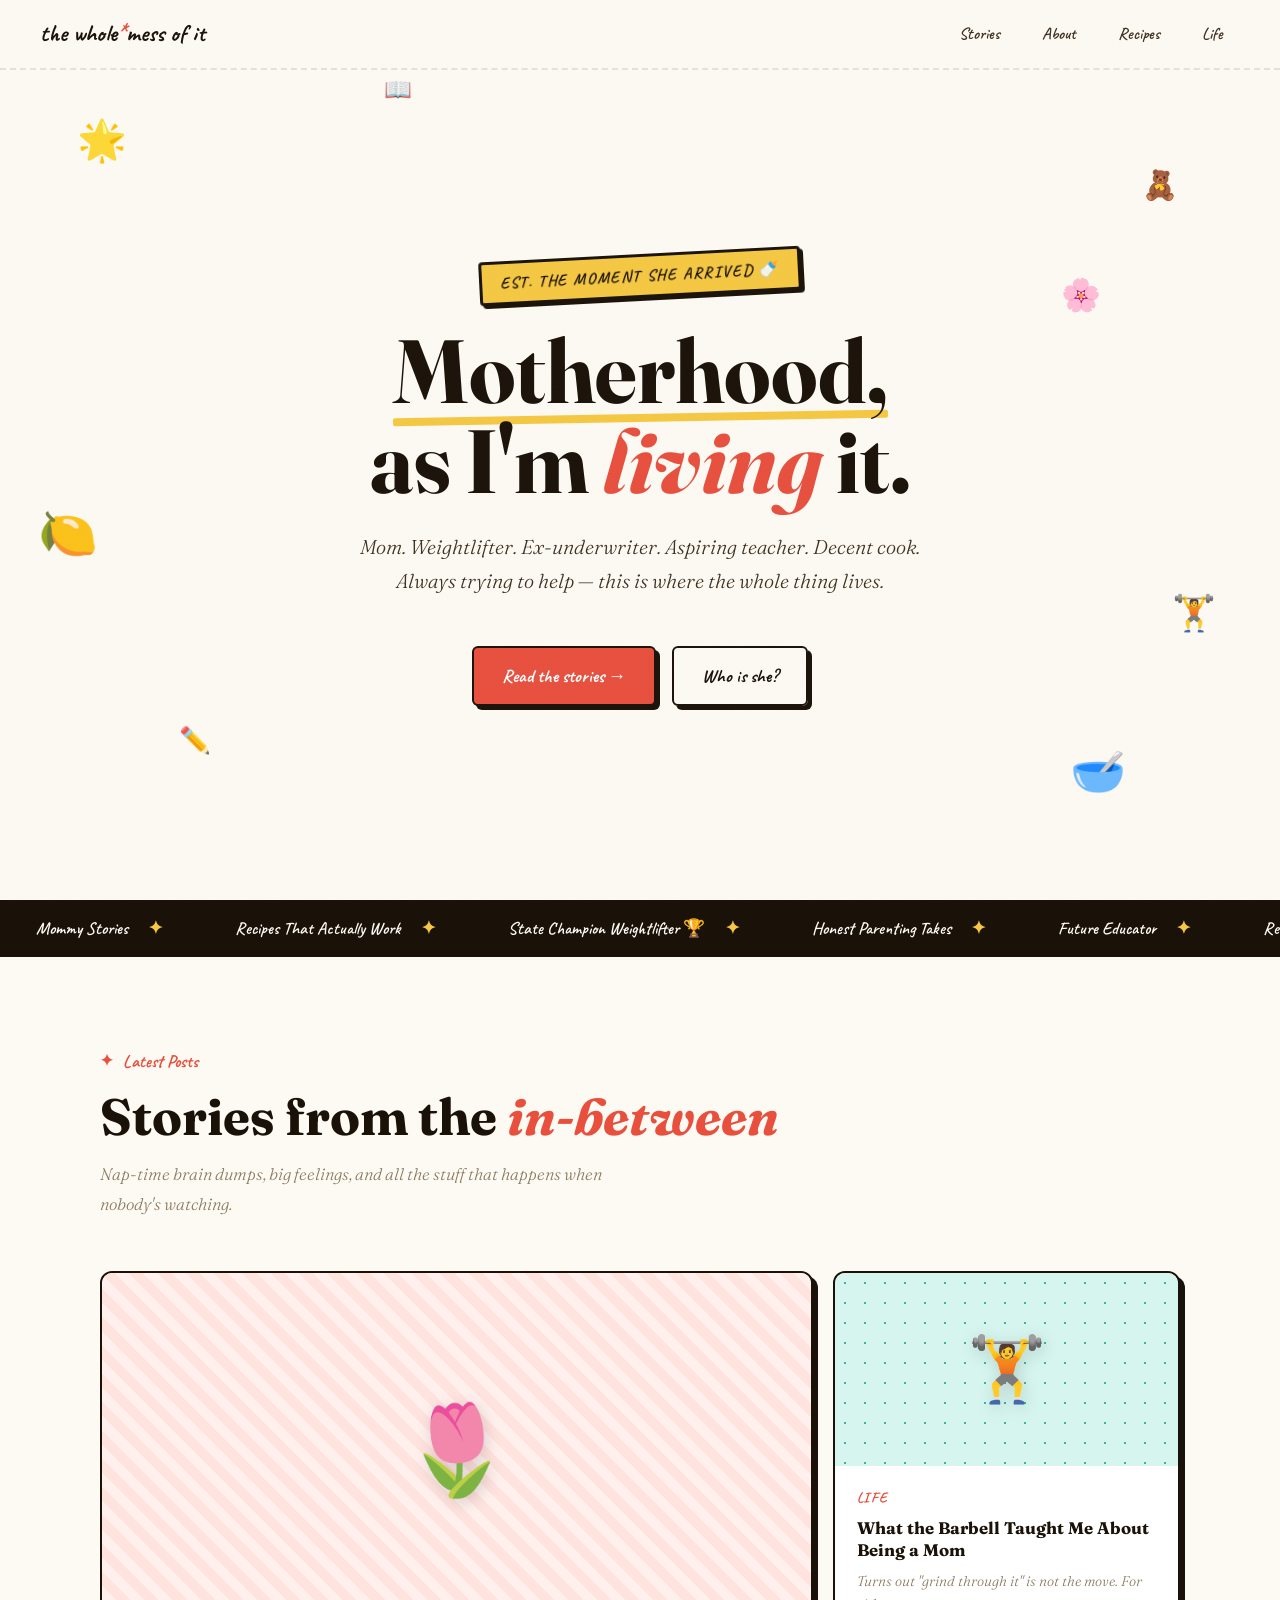
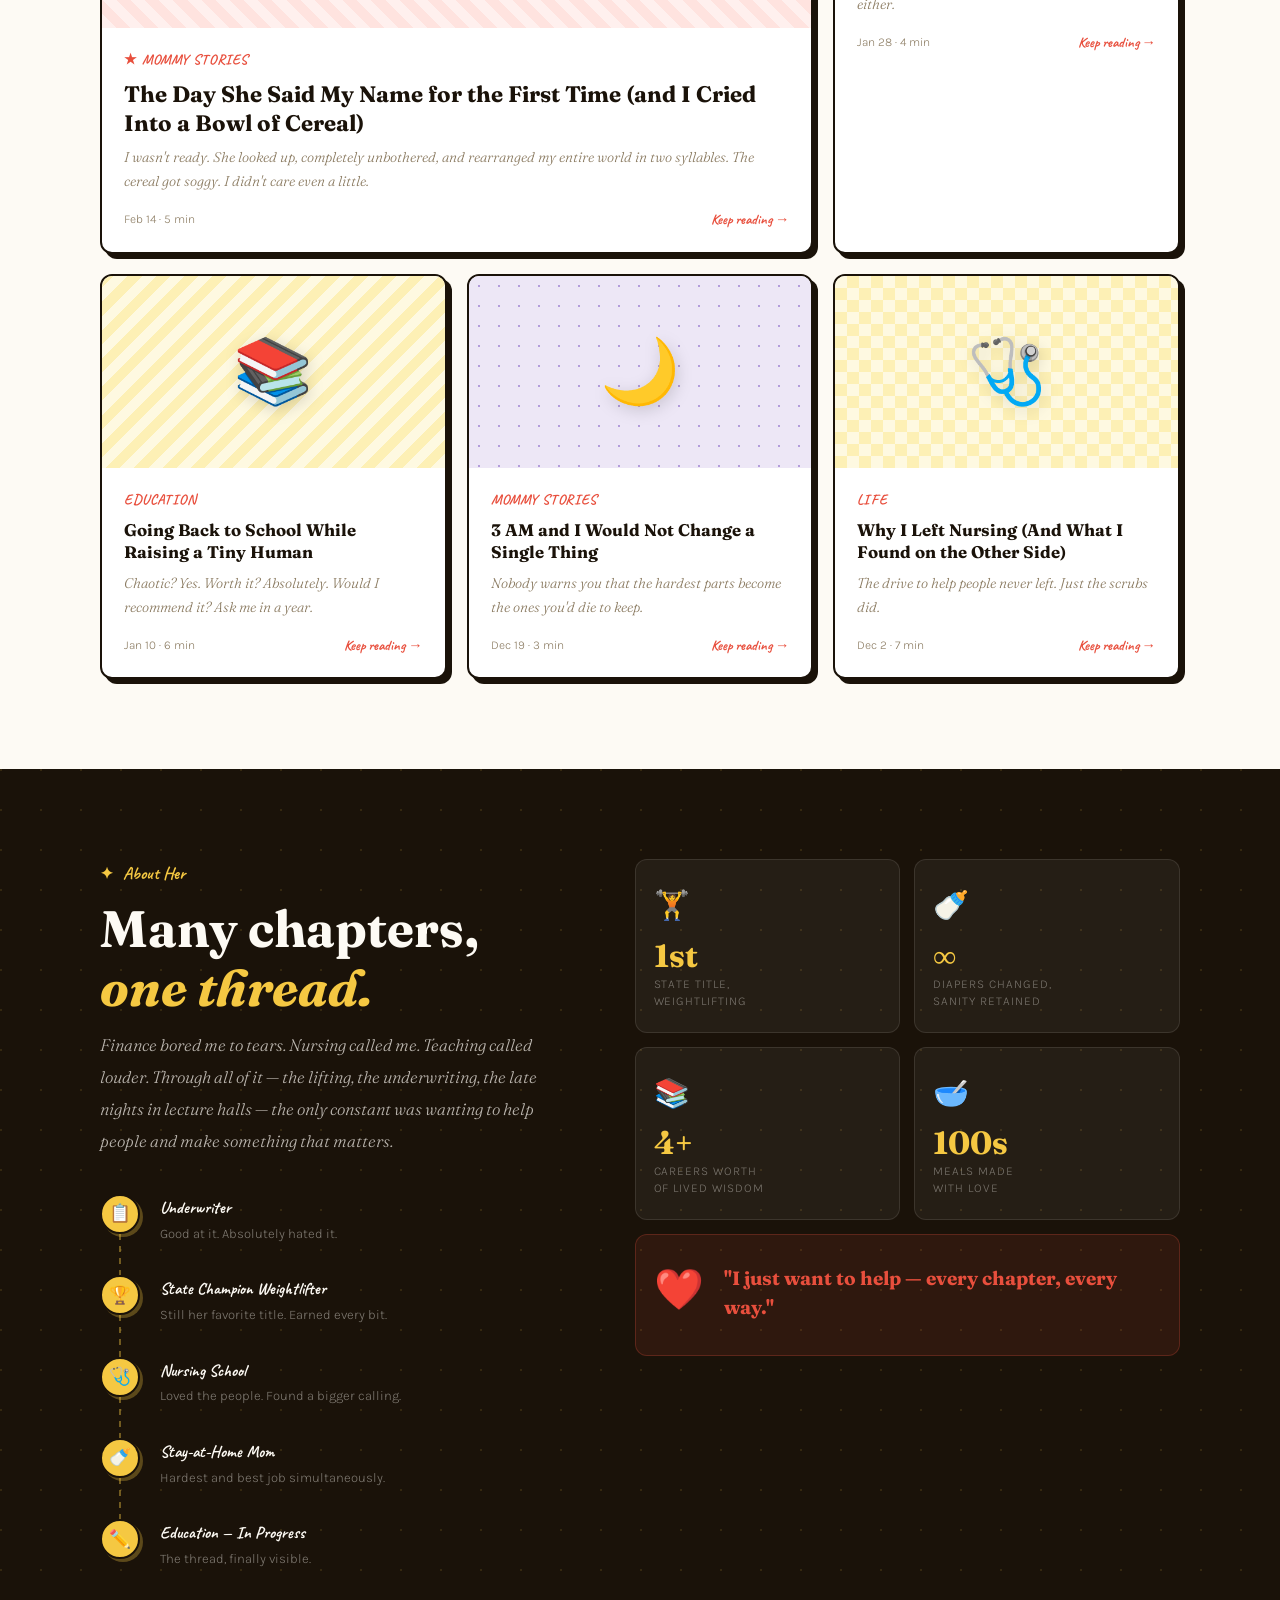
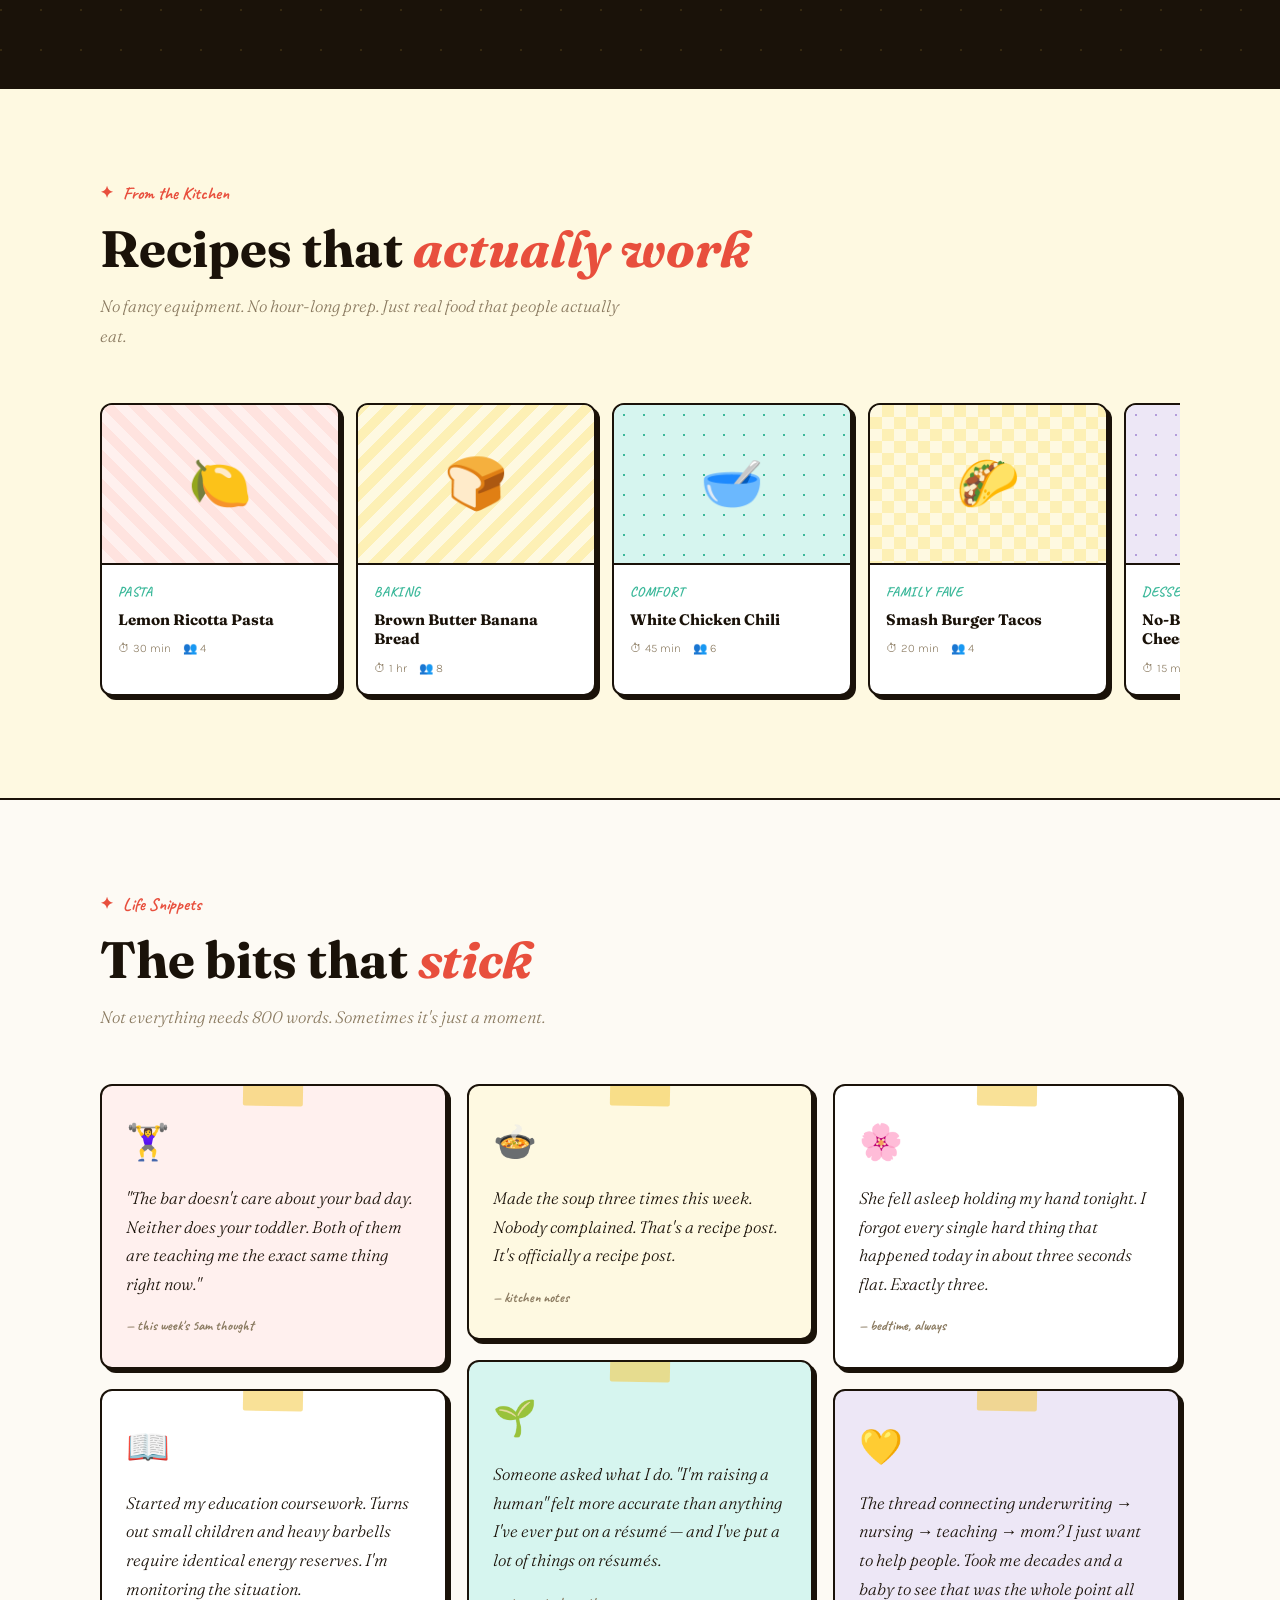
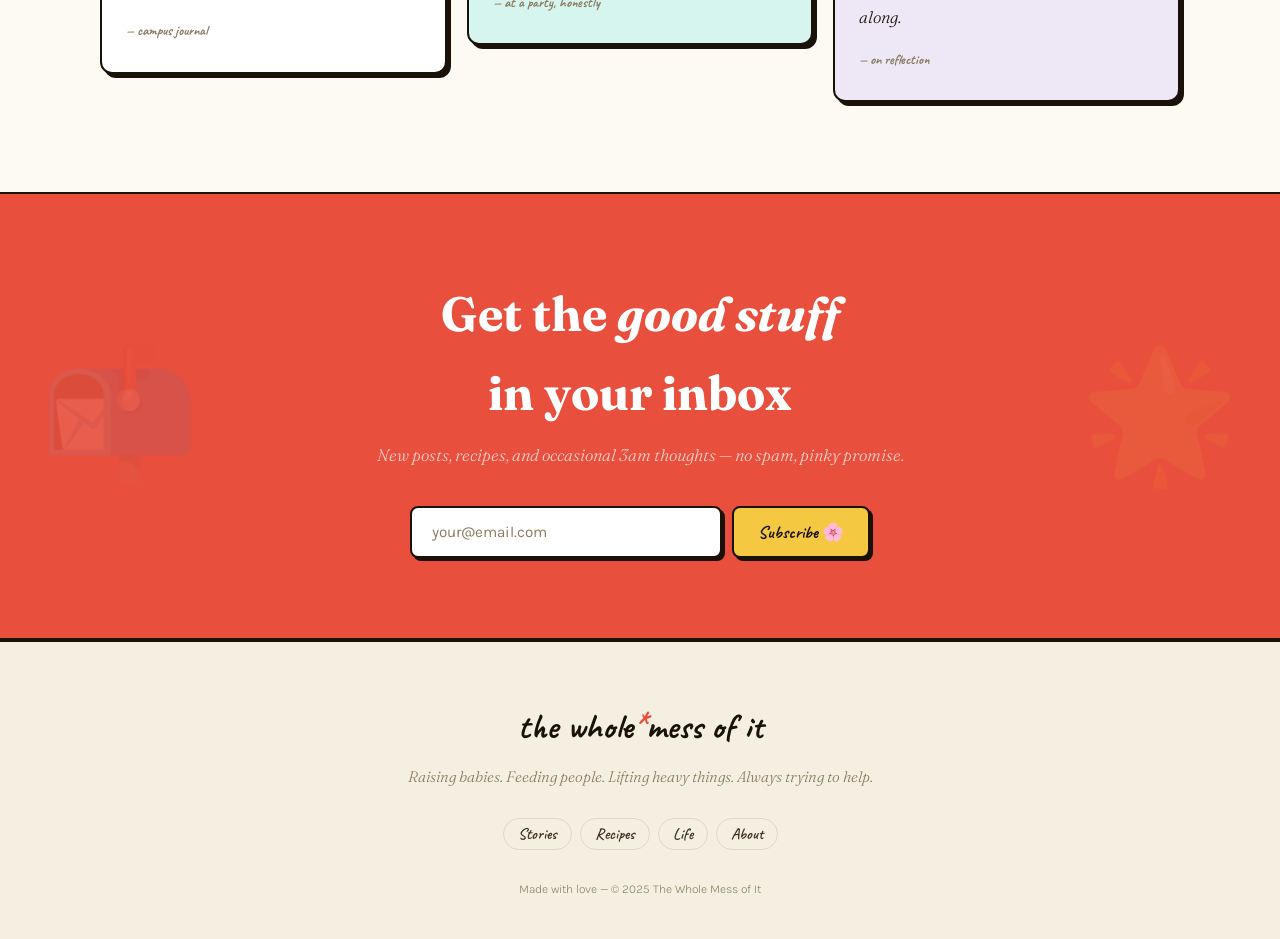
==== commit 46d12b27: "Update hero title to "Motherhood, as I'm living it" Co-Authored-By: Claude Opus 4.6 <noreply@anthrop" ====
--- a/index.html
+++ b/index.html
@@ -5,443 +5,7 @@
 <meta name="viewport" content="width=device-width, initial-scale=1.0" />
 <title>The Whole Mess of It</title>
 <link href="https://fonts.googleapis.com/css2?family=Fraunces:ital,opsz,wght@0,9..144,300;0,9..144,700;1,9..144,300;1,9..144,500;1,9..144,700&family=Caveat:wght@400;600;700&family=Karla:ital,wght@0,300;0,400;1,300&display=swap" rel="stylesheet"/>
-<style>
-:root {
-  --paper: #fdfaf4;
-  --paper-dark: #f5efe1;
-  --ink: #1a1209;
-  --ink-soft: #3d3020;
-  --ink-muted: #8a7a60;
-  --pop: #e84f3d;
-  --pop-light: #ffd6d0;
-  --pop-pale: #fff0ee;
-  --butter: #f5c842;
-  --butter-pale: #fef9e1;
-  --mint: #3bb89a;
-  --mint-pale: #d6f5ef;
-  --lilac: #b39ddb;
-  --lilac-pale: #ede7f6;
-  --border: rgba(26,18,9,0.1);
-}
-*, *::before, *::after { box-sizing:border-box; margin:0; padding:0; }
-html { scroll-behavior:smooth; }
-body {
-  background:var(--paper);
-  color:var(--ink);
-  font-family:'Karla', sans-serif;
-  font-weight:300;
-  line-height:1.65;
-  overflow-x:hidden;
-}
-body::after {
-  content:'';
-  position:fixed; inset:0;
-  background-image:url("data:image/svg+xml,%3Csvg xmlns='http://www.w3.org/2000/svg' width='400' height='400'%3E%3Cfilter id='n'%3E%3CfeTurbulence type='fractalNoise' baseFrequency='0.75' numOctaves='4' stitchTiles='stitch'/%3E%3CfeColorMatrix type='saturate' values='0'/%3E%3C/filter%3E%3Crect width='400' height='400' filter='url(%23n)' opacity='0.035'/%3E%3C/svg%3E");
-  pointer-events:none; z-index:9999;
-}
-@keyframes fadeUp   { from{opacity:0;transform:translateY(32px)} to{opacity:1;transform:translateY(0)} }
-@keyframes bounce   { 0%,100%{transform:translateY(0)} 50%{transform:translateY(-10px)} }
-@keyframes spin     { to{transform:rotate(360deg)} }
-@keyframes stamp    { 0%{transform:scale(1.4) rotate(-8deg);opacity:0} 60%{transform:scale(0.95) rotate(2deg);opacity:1} 100%{transform:scale(1) rotate(-3deg);opacity:1} }
-@keyframes marquee  { from{transform:translateX(0)} to{transform:translateX(-50%)} }
-@keyframes drift    { 0%,100%{transform:translateY(0) rotate(0deg)} 33%{transform:translateY(-6px) rotate(2deg)} 66%{transform:translateY(4px) rotate(-1deg)} }
-.reveal { opacity:0; transform:translateY(28px); transition:opacity .65s ease, transform .65s ease; }
-.reveal.in { opacity:1; transform:translateY(0); }
-.reveal-d1 { transition-delay:.1s; }
-.reveal-d2 { transition-delay:.2s; }
-.reveal-d3 { transition-delay:.3s; }
-
-/* NAV */
-nav {
-  position:fixed; top:0; left:0; right:0; z-index:200;
-  display:flex; align-items:center; justify-content:space-between;
-  padding:14px 40px;
-  background:rgba(253,250,244,0.92);
-  backdrop-filter:blur(10px);
-  border-bottom:2px dashed var(--border);
-}
-.nav-logo {
-  font-family:'Caveat', cursive;
-  font-size:1.5rem; font-weight:700;
-  color:var(--ink); text-decoration:none;
-  transition:color .2s;
-}
-.nav-logo:hover { color:var(--pop); }
-.nav-logo span { color:var(--pop); }
-.nav-links { display:flex; gap:8px; list-style:none; }
-.nav-links a {
-  font-family:'Caveat', cursive;
-  font-size:1.05rem; font-weight:600;
-  color:var(--ink-soft); text-decoration:none;
-  padding:6px 16px; border-radius:100px;
-  border:1.5px solid transparent;
-  transition:all .2s;
-}
-.nav-links a:hover { color:var(--pop); border-color:var(--pop); background:var(--pop-pale); }
-
-/* HERO */
-.hero {
-  min-height:100vh;
-  display:flex; flex-direction:column;
-  align-items:center; justify-content:center;
-  padding:140px 40px 80px;
-  text-align:center;
-  position:relative; overflow:hidden;
-}
-.doodle {
-  position:absolute; pointer-events:none; user-select:none;
-  animation:drift 5s ease-in-out infinite;
-  font-size:2rem;
-}
-.d1{top:12%;left:6%;font-size:2.5rem;animation-delay:0s}
-.d2{top:18%;right:8%;font-size:1.8rem;animation-delay:1.2s}
-.d3{top:55%;left:3%;font-size:3rem;animation-delay:2s}
-.d4{top:65%;right:5%;font-size:2.2rem;animation-delay:.7s}
-.d5{top:80%;left:14%;font-size:1.6rem;animation-delay:3s}
-.d6{top:30%;right:14%;font-size:2rem;animation-delay:1.8s}
-.d7{bottom:10%;right:12%;font-size:2.8rem;animation-delay:.4s}
-.d8{top:8%;left:30%;font-size:1.4rem;animation-delay:2.5s}
-
-.hero-stamp {
-  display:inline-block;
-  background:var(--butter);
-  border:3px solid var(--ink);
-  border-radius:4px;
-  padding:6px 18px;
-  font-family:'Caveat', cursive;
-  font-size:1rem; font-weight:700;
-  letter-spacing:.1em; text-transform:uppercase;
-  margin-bottom:28px;
-  transform:rotate(-2deg);
-  box-shadow:3px 3px 0 var(--ink);
-  animation:stamp .5s ease .4s both;
-}
-.hero-title {
-  font-family:'Fraunces', serif;
-  font-weight:700;
-  font-size:clamp(3.2rem, 7vw, 7.5rem);
-  line-height:1.0;
-  color:var(--ink);
-  margin-bottom:24px;
-  animation:fadeUp .8s ease .2s both;
-  max-width:900px;
-}
-.hero-title .squig { color:var(--pop); font-style:italic; }
-.hero-title .underline-hand { position:relative; display:inline-block; }
-.hero-title .underline-hand::after {
-  content:'';
-  position:absolute; left:0; bottom:-6px;
-  width:100%; height:8px;
-  background:var(--butter);
-  z-index:-1; border-radius:2px;
-  transform:rotate(-1deg);
-}
-.hero-sub {
-  font-family:'Fraunces', serif;
-  font-style:italic; font-weight:300;
-  font-size:1.25rem; color:var(--ink-soft);
-  max-width:560px; margin:0 auto 48px;
-  line-height:1.7;
-  animation:fadeUp .8s ease .4s both;
-}
-.hero-ctas {
-  display:flex; gap:16px; justify-content:center; flex-wrap:wrap;
-  animation:fadeUp .8s ease .6s both;
-}
-.btn {
-  display:inline-flex; align-items:center; gap:8px;
-  padding:13px 28px; border-radius:6px;
-  font-family:'Caveat', cursive; font-size:1.15rem; font-weight:700;
-  text-decoration:none;
-  border:2.5px solid var(--ink);
-  transition:transform .15s, box-shadow .15s;
-  box-shadow:4px 4px 0 var(--ink);
-  cursor:pointer;
-}
-.btn:hover { transform:translate(-2px,-2px); box-shadow:6px 6px 0 var(--ink); }
-.btn:active{ transform:translate(2px,2px);  box-shadow:2px 2px 0 var(--ink); }
-.btn-pop   { background:var(--pop); color:#fff; }
-.btn-ghost { background:transparent; color:var(--ink); }
-
-/* TICKER */
-.ticker {
-  background:var(--ink); color:var(--paper);
-  padding:12px 0; overflow:hidden;
-  border-top:2px solid var(--ink); border-bottom:2px solid var(--ink);
-}
-.ticker-track {
-  display:flex; width:max-content;
-  animation:marquee 24s linear infinite;
-}
-.ticker-item {
-  font-family:'Caveat', cursive; font-size:1.1rem; font-weight:600;
-  white-space:nowrap; padding:0 36px;
-  display:flex; align-items:center; gap:20px;
-}
-.ticker-item span { color:var(--butter); }
-
-/* SECTIONS */
-.section { padding:90px 40px; max-width:1160px; margin:0 auto; }
-.section-kicker {
-  font-family:'Caveat', cursive; font-size:1.1rem; font-weight:700;
-  color:var(--pop); display:flex; align-items:center; gap:10px;
-  margin-bottom:12px;
-}
-.kicker-star { font-size:1rem; animation:spin 4s linear infinite; display:inline-block; }
-.section-heading {
-  font-family:'Fraunces', serif; font-weight:700;
-  font-size:clamp(2rem,4vw,3.2rem); line-height:1.15;
-  color:var(--ink); margin-bottom:12px;
-}
-.section-heading em { font-style:italic; color:var(--pop); }
-.section-dek {
-  font-family:'Fraunces', serif; font-style:italic; font-weight:300;
-  color:var(--ink-muted); font-size:1.05rem;
-  margin-bottom:52px; max-width:520px; line-height:1.8;
-}
-
-/* POSTS GRID */
-.posts-grid { display:grid; grid-template-columns:1fr 1fr 1fr; gap:20px; }
-.post-card {
-  background:#fff;
-  border:2.5px solid var(--ink); border-radius:12px; overflow:hidden;
-  text-decoration:none; color:inherit; display:block;
-  transition:transform .2s, box-shadow .2s;
-  box-shadow:5px 5px 0 var(--ink);
-}
-.post-card:hover { transform:translate(-3px,-3px); box-shadow:8px 8px 0 var(--ink); }
-.post-card:active{ transform:translate(2px,2px);  box-shadow:3px 3px 0 var(--ink); }
-.post-card.big { grid-column:span 2; }
-.card-thumb {
-  width:100%; aspect-ratio:16/9;
-  display:flex; align-items:center; justify-content:center;
-  font-size:4rem;
-}
-.post-card.big .card-thumb { aspect-ratio:2/1; font-size:5.5rem; }
-.bg-stripe-red    { background:repeating-linear-gradient(45deg,#fff0ee,#fff0ee 10px,#ffe3df 10px,#ffe3df 20px); }
-.bg-stripe-yellow { background:repeating-linear-gradient(-45deg,#fef9e1,#fef9e1 10px,#fdf0b5 10px,#fdf0b5 20px); }
-.bg-dot-mint      { background:radial-gradient(circle,var(--mint) 1.5px,transparent 1.5px) 0 0/20px 20px,var(--mint-pale); }
-.bg-dot-lilac     { background:radial-gradient(circle,var(--lilac) 1.5px,transparent 1.5px) 0 0/20px 20px,var(--lilac-pale); }
-.bg-check-butter  { background:repeating-conic-gradient(#fdf0b5 0% 25%,#fef9e1 0% 50%) 0 0/24px 24px; }
-.card-emoji { filter:drop-shadow(2px 4px 8px rgba(0,0,0,.15)); animation:bounce 3s ease-in-out infinite; }
-.card-body { padding:20px 22px; }
-.card-cat {
-  font-family:'Caveat', cursive; font-size:.9rem; font-weight:700;
-  letter-spacing:.06em; text-transform:uppercase; color:var(--pop); margin-bottom:8px;
-}
-.card-title {
-  font-family:'Fraunces', serif; font-weight:700;
-  font-size:1.05rem; line-height:1.3; color:var(--ink); margin-bottom:8px;
-}
-.post-card.big .card-title { font-size:1.4rem; }
-.card-blurb {
-  font-family:'Fraunces', serif; font-style:italic; font-weight:300;
-  font-size:.88rem; color:var(--ink-muted); line-height:1.7; margin-bottom:14px;
-}
-.card-footer {
-  display:flex; align-items:center; justify-content:space-between;
-  font-size:.75rem; color:var(--ink-muted);
-}
-.card-read-more { font-family:'Caveat', cursive; font-size:.9rem; font-weight:700; color:var(--pop); }
-
-/* ABOUT */
-.about-section {
-  background:var(--ink); padding:90px 0;
-  position:relative; overflow:hidden;
-}
-.about-pattern {
-  position:absolute; inset:0;
-  background:radial-gradient(circle at 1px 1px,rgba(245,200,66,.12) 1px,transparent 0) 0 0/40px 40px;
-  pointer-events:none;
-}
-.about-inner {
-  max-width:1160px; margin:0 auto; padding:0 40px;
-  display:grid; grid-template-columns:1fr 1.2fr; gap:80px; align-items:start;
-}
-.about-left .section-kicker { color:var(--butter); }
-.about-left .section-heading { color:var(--paper); }
-.about-left .section-heading em { color:var(--butter); }
-.about-body {
-  font-family:'Fraunces', serif; font-style:italic; font-weight:300;
-  font-size:1.05rem; color:rgba(253,250,244,.7); line-height:1.9; margin-bottom:32px;
-}
-.timeline { display:flex; flex-direction:column; }
-.tl-item { display:flex; gap:20px; position:relative; }
-.tl-item:not(:last-child)::before {
-  content:''; position:absolute;
-  left:19px; top:44px; bottom:-4px; width:2px;
-  background:repeating-linear-gradient(to bottom,rgba(245,200,66,.4) 0,rgba(245,200,66,.4) 6px,transparent 6px,transparent 12px);
-}
-.tl-dot {
-  width:40px; height:40px; border-radius:50%;
-  background:var(--butter); border:2.5px solid var(--ink);
-  display:flex; align-items:center; justify-content:center;
-  font-size:1.1rem; flex-shrink:0;
-  box-shadow:3px 3px 0 rgba(245,200,66,.3); margin-top:4px;
-}
-.tl-text { padding:4px 0 28px; }
-.tl-role { font-family:'Caveat', cursive; font-size:1.05rem; font-weight:700; color:var(--paper); margin-bottom:2px; }
-.tl-note { font-size:.82rem; color:rgba(253,250,244,.45); line-height:1.5; }
-.fun-facts { display:grid; grid-template-columns:1fr 1fr; gap:14px; }
-.fact-card {
-  background:rgba(253,250,244,.05);
-  border:1.5px solid rgba(253,250,244,.1); border-radius:12px;
-  padding:22px 18px; transition:background .2s, border-color .2s; cursor:default;
-}
-.fact-card:hover { background:rgba(253,250,244,.09); border-color:rgba(245,200,66,.3); }
-.fact-emoji { font-size:1.8rem; margin-bottom:10px; display:block; }
-.fact-value {
-  font-family:'Fraunces', serif; font-weight:700;
-  font-size:2rem; color:var(--butter); line-height:1; margin-bottom:4px;
-}
-.fact-label {
-  font-size:.75rem; letter-spacing:.08em; text-transform:uppercase;
-  color:rgba(253,250,244,.4); line-height:1.4;
-}
-.fact-card.wide {
-  grid-column:span 2;
-  background:rgba(232,79,61,.1); border-color:rgba(232,79,61,.25);
-  display:flex; align-items:center; gap:20px;
-}
-.fact-card.wide .fact-value { font-size:1.2rem; color:var(--pop); line-height:1.5; }
-
-/* RECIPES */
-.recipes-section {
-  background:var(--butter-pale);
-  border-top:2.5px solid var(--ink); border-bottom:2.5px solid var(--ink);
-  padding:90px 0;
-}
-.recipes-inner { max-width:1160px; margin:0 auto; padding:0 40px; }
-.recipe-row {
-  display:flex; gap:16px;
-  overflow-x:auto; padding-bottom:12px;
-  scrollbar-width:thin; scrollbar-color:var(--ink) var(--butter-pale);
-  cursor:grab;
-}
-.recipe-row:active { cursor:grabbing; }
-.recipe-card {
-  flex-shrink:0; width:240px;
-  background:#fff; border:2.5px solid var(--ink); border-radius:12px; overflow:hidden;
-  box-shadow:4px 4px 0 var(--ink);
-  transition:transform .2s, box-shadow .2s;
-  text-decoration:none; color:inherit; display:block;
-}
-.recipe-card:hover { transform:translate(-2px,-2px); box-shadow:6px 6px 0 var(--ink); }
-.recipe-thumb {
-  width:100%; height:160px;
-  display:flex; align-items:center; justify-content:center;
-  font-size:3.2rem; border-bottom:2px solid var(--ink);
-}
-.recipe-body { padding:16px; }
-.recipe-cat {
-  font-family:'Caveat', cursive; font-size:.85rem; font-weight:700;
-  color:var(--mint); text-transform:uppercase; letter-spacing:.06em; margin-bottom:6px;
-}
-.recipe-name {
-  font-family:'Fraunces', serif; font-weight:700;
-  font-size:.95rem; line-height:1.3; color:var(--ink); margin-bottom:10px;
-}
-.recipe-meta { display:flex; gap:12px; font-size:.72rem; color:var(--ink-muted); }
-
-/* SNIPPETS */
-.snippets-section { padding:90px 0; overflow:hidden; }
-.snippets-inner { max-width:1160px; margin:0 auto; padding:0 40px; }
-.snippets-masonry { columns:3; column-gap:20px; }
-.snippet-card {
-  break-inside:avoid; margin-bottom:20px;
-  border:2.5px solid var(--ink); border-radius:12px;
-  padding:28px 24px; box-shadow:4px 4px 0 var(--ink);
-  position:relative; overflow:hidden;
-  transition:transform .2s, box-shadow .2s; cursor:default;
-}
-.snippet-card:hover { transform:translate(-2px,-2px); box-shadow:6px 6px 0 var(--ink); }
-.snippet-card.c-red    { background:var(--pop-pale); }
-.snippet-card.c-yellow { background:var(--butter-pale); }
-.snippet-card.c-mint   { background:var(--mint-pale); }
-.snippet-card.c-lilac  { background:var(--lilac-pale); }
-.snippet-card.c-white  { background:#fff; }
-.snippet-emoji { font-size:2.2rem; margin-bottom:12px; display:block; }
-.snippet-text {
-  font-family:'Fraunces', serif; font-style:italic; font-weight:300;
-  font-size:1.05rem; color:var(--ink); line-height:1.7; margin-bottom:14px;
-}
-.snippet-from { font-family:'Caveat', cursive; font-size:.88rem; font-weight:700; color:var(--ink-muted); }
-.snippet-tape {
-  position:absolute; top:-2px; left:50%; transform:translateX(-50%) rotate(1deg);
-  width:60px; height:22px; background:rgba(245,200,66,.55); border-radius:2px;
-}
-
-/* NEWSLETTER */
-.newsletter {
-  background:var(--pop);
-  border-top:2.5px solid var(--ink); border-bottom:2.5px solid var(--ink);
-  padding:80px 40px; text-align:center; position:relative; overflow:hidden;
-}
-.nl-deco { position:absolute; font-size:8rem; opacity:.08; top:50%; transform:translateY(-50%); pointer-events:none; }
-.nl-deco-l { left:40px; }
-.nl-deco-r { right:40px; }
-.nl-title { font-family:'Fraunces', serif; font-weight:700; font-size:clamp(2rem,4vw,3rem); color:#fff; margin-bottom:10px; position:relative; }
-.nl-title em { font-style:italic; }
-.nl-sub { font-family:'Fraunces', serif; font-style:italic; font-weight:300; color:rgba(255,255,255,.75); font-size:1.05rem; margin-bottom:36px; position:relative; }
-.nl-form { display:flex; justify-content:center; gap:10px; max-width:460px; margin:0 auto; position:relative; }
-.nl-input {
-  flex:1; padding:13px 20px;
-  border:2.5px solid var(--ink); border-radius:8px;
-  font-family:'Karla', sans-serif; font-size:.95rem;
-  background:#fff; color:var(--ink); outline:none;
-  box-shadow:3px 3px 0 var(--ink);
-}
-.nl-input::placeholder { color:var(--ink-muted); }
-.nl-btn {
-  padding:13px 24px;
-  background:var(--butter); color:var(--ink);
-  border:2.5px solid var(--ink); border-radius:8px;
-  font-family:'Caveat', cursive; font-size:1.1rem; font-weight:700;
-  cursor:pointer; box-shadow:3px 3px 0 var(--ink);
-  transition:transform .15s, box-shadow .15s; white-space:nowrap;
-}
-.nl-btn:hover { transform:translate(-2px,-2px); box-shadow:5px 5px 0 var(--ink); }
-.nl-btn:active { transform:translate(1px,1px); box-shadow:2px 2px 0 var(--ink); }
-
-/* FOOTER */
-footer {
-  background:var(--paper-dark);
-  border-top:2.5px solid var(--ink);
-  padding:56px 40px 40px; text-align:center;
-}
-.footer-logo { font-family:'Caveat', cursive; font-size:2.2rem; font-weight:700; color:var(--ink); display:block; margin-bottom:8px; }
-.footer-logo span { color:var(--pop); }
-.footer-words { font-family:'Fraunces', serif; font-style:italic; font-size:.95rem; color:var(--ink-muted); margin-bottom:32px; }
-.footer-nav { display:flex; justify-content:center; gap:8px; list-style:none; flex-wrap:wrap; margin-bottom:32px; }
-.footer-nav a {
-  font-family:'Caveat', cursive; font-size:1rem; font-weight:600;
-  color:var(--ink-soft); text-decoration:none;
-  padding:5px 14px; border:1.5px solid var(--border); border-radius:100px;
-  transition:all .2s;
-}
-.footer-nav a:hover { color:var(--pop); border-color:var(--pop); background:var(--pop-pale); }
-.footer-copy { font-size:.75rem; color:var(--ink-muted); }
-
-/* RESPONSIVE */
-@media(max-width:900px){
-  nav { padding:12px 20px; }
-  .nav-links { display:none; }
-  .hero { padding:110px 20px 60px; }
-  .section { padding:60px 20px; }
-  .posts-grid { grid-template-columns:1fr; }
-  .post-card.big { grid-column:span 1; }
-  .about-inner { grid-template-columns:1fr; gap:48px; padding:0 20px; }
-  .fun-facts { grid-template-columns:1fr 1fr; }
-  .fact-card.wide { grid-column:span 2; }
-  .recipes-inner { padding:0 20px; }
-  .snippets-masonry { columns:1; }
-  .snippets-inner { padding:0 20px; }
-  .footer-nav { flex-direction:column; align-items:center; }
-  footer { padding:40px 20px; }
-  .about-section { padding:60px 0; }
-  .recipes-section { padding:60px 0; }
-}
-</style>
+<link rel="stylesheet" href="styles.css" />
 </head>
 <body>
 
@@ -467,8 +31,8 @@
 <section class="hero">
   <div class="hero-stamp">est. the moment she arrived 🍼</div>
   <h1 class="hero-title">
-    Living the <span class="squig">whole</span><br/>
-    <span class="underline-hand">mess</span> of it.
+    <span class="underline-hand">Motherhood,</span><br/>
+    as I'm <span class="squig">living</span> it.
   </h1>
   <p class="hero-sub">Mom. Weightlifter. Ex-underwriter. Aspiring teacher. Decent cook. Always trying to help — this is where the whole thing lives.</p>
   <div class="hero-ctas">
@@ -635,29 +199,6 @@
   <p class="footer-copy">Made with love — © 2025 The Whole Mess of It</p>
 </footer>
 
-<script>
-const observer = new IntersectionObserver((entries) => {
-  entries.forEach(e => { if (e.isIntersecting) { e.target.classList.add('in'); observer.unobserve(e.target); } });
-}, { threshold: 0.08 });
-document.querySelectorAll('.reveal').forEach(el => observer.observe(el));
-
-const row = document.getElementById('recipeRow');
-let dragging=false, startX, scrollLeft;
-row.addEventListener('mousedown', e => { dragging=true; startX=e.pageX-row.offsetLeft; scrollLeft=row.scrollLeft; });
-row.addEventListener('mouseleave', ()=>dragging=false);
-row.addEventListener('mouseup', ()=>dragging=false);
-row.addEventListener('mousemove', e => {
-  if(!dragging) return; e.preventDefault();
-  row.scrollLeft = scrollLeft-(e.pageX-row.offsetLeft-startX)*1.5;
-});
-
-document.getElementById('nlBtn').addEventListener('click', function(){
-  const inp=document.getElementById('nlInput');
-  if(inp.value && inp.value.includes('@')){
-    this.textContent='✓ You\'re in!'; this.style.background='#3bb89a';
-    inp.value=''; inp.placeholder='See you soon 🌸'; this.disabled=true;
-  }
-});
-</script>
+<script src="main.js"></script>
 </body>
-</html>+</html>
--- a/styles.css
+++ b/styles.css
@@ -0,0 +1,435 @@
+:root {
+  --paper: #fdfaf4;
+  --paper-dark: #f5efe1;
+  --ink: #1a1209;
+  --ink-soft: #3d3020;
+  --ink-muted: #8a7a60;
+  --pop: #e84f3d;
+  --pop-light: #ffd6d0;
+  --pop-pale: #fff0ee;
+  --butter: #f5c842;
+  --butter-pale: #fef9e1;
+  --mint: #3bb89a;
+  --mint-pale: #d6f5ef;
+  --lilac: #b39ddb;
+  --lilac-pale: #ede7f6;
+  --border: rgba(26,18,9,0.1);
+}
+*, *::before, *::after { box-sizing:border-box; margin:0; padding:0; }
+html { scroll-behavior:smooth; }
+body {
+  background:var(--paper);
+  color:var(--ink);
+  font-family:'Karla', sans-serif;
+  font-weight:300;
+  line-height:1.65;
+  overflow-x:hidden;
+}
+body::after {
+  content:'';
+  position:fixed; inset:0;
+  background-image:url("data:image/svg+xml,%3Csvg xmlns='http://www.w3.org/2000/svg' width='400' height='400'%3E%3Cfilter id='n'%3E%3CfeTurbulence type='fractalNoise' baseFrequency='0.75' numOctaves='4' stitchTiles='stitch'/%3E%3CfeColorMatrix type='saturate' values='0'/%3E%3C/filter%3E%3Crect width='400' height='400' filter='url(%23n)' opacity='0.035'/%3E%3C/svg%3E");
+  pointer-events:none; z-index:9999;
+}
+@keyframes fadeUp   { from{opacity:0;transform:translateY(32px)} to{opacity:1;transform:translateY(0)} }
+@keyframes bounce   { 0%,100%{transform:translateY(0)} 50%{transform:translateY(-10px)} }
+@keyframes spin     { to{transform:rotate(360deg)} }
+@keyframes stamp    { 0%{transform:scale(1.4) rotate(-8deg);opacity:0} 60%{transform:scale(0.95) rotate(2deg);opacity:1} 100%{transform:scale(1) rotate(-3deg);opacity:1} }
+@keyframes marquee  { from{transform:translateX(0)} to{transform:translateX(-50%)} }
+@keyframes drift    { 0%,100%{transform:translateY(0) rotate(0deg)} 33%{transform:translateY(-6px) rotate(2deg)} 66%{transform:translateY(4px) rotate(-1deg)} }
+.reveal { opacity:0; transform:translateY(28px); transition:opacity .65s ease, transform .65s ease; }
+.reveal.in { opacity:1; transform:translateY(0); }
+.reveal-d1 { transition-delay:.1s; }
+.reveal-d2 { transition-delay:.2s; }
+.reveal-d3 { transition-delay:.3s; }
+
+/* NAV */
+nav {
+  position:fixed; top:0; left:0; right:0; z-index:200;
+  display:flex; align-items:center; justify-content:space-between;
+  padding:14px 40px;
+  background:rgba(253,250,244,0.92);
+  backdrop-filter:blur(10px);
+  border-bottom:2px dashed var(--border);
+}
+.nav-logo {
+  font-family:'Caveat', cursive;
+  font-size:1.5rem; font-weight:700;
+  color:var(--ink); text-decoration:none;
+  transition:color .2s;
+}
+.nav-logo:hover { color:var(--pop); }
+.nav-logo span { color:var(--pop); }
+.nav-links { display:flex; gap:8px; list-style:none; }
+.nav-links a {
+  font-family:'Caveat', cursive;
+  font-size:1.05rem; font-weight:600;
+  color:var(--ink-soft); text-decoration:none;
+  padding:6px 16px; border-radius:100px;
+  border:1.5px solid transparent;
+  transition:all .2s;
+}
+.nav-links a:hover { color:var(--pop); border-color:var(--pop); background:var(--pop-pale); }
+
+/* HERO */
+.hero {
+  min-height:100vh;
+  display:flex; flex-direction:column;
+  align-items:center; justify-content:center;
+  padding:140px 40px 80px;
+  text-align:center;
+  position:relative; overflow:hidden;
+}
+.doodle {
+  position:absolute; pointer-events:none; user-select:none;
+  animation:drift 5s ease-in-out infinite;
+  font-size:2rem;
+}
+.d1{top:12%;left:6%;font-size:2.5rem;animation-delay:0s}
+.d2{top:18%;right:8%;font-size:1.8rem;animation-delay:1.2s}
+.d3{top:55%;left:3%;font-size:3rem;animation-delay:2s}
+.d4{top:65%;right:5%;font-size:2.2rem;animation-delay:.7s}
+.d5{top:80%;left:14%;font-size:1.6rem;animation-delay:3s}
+.d6{top:30%;right:14%;font-size:2rem;animation-delay:1.8s}
+.d7{bottom:10%;right:12%;font-size:2.8rem;animation-delay:.4s}
+.d8{top:8%;left:30%;font-size:1.4rem;animation-delay:2.5s}
+
+.hero-stamp {
+  display:inline-block;
+  background:var(--butter);
+  border:3px solid var(--ink);
+  border-radius:4px;
+  padding:6px 18px;
+  font-family:'Caveat', cursive;
+  font-size:1rem; font-weight:700;
+  letter-spacing:.1em; text-transform:uppercase;
+  margin-bottom:28px;
+  transform:rotate(-2deg);
+  box-shadow:3px 3px 0 var(--ink);
+  animation:stamp .5s ease .4s both;
+}
+.hero-title {
+  font-family:'Fraunces', serif;
+  font-weight:700;
+  font-size:clamp(3.2rem, 7vw, 7.5rem);
+  line-height:1.0;
+  color:var(--ink);
+  margin-bottom:24px;
+  animation:fadeUp .8s ease .2s both;
+  max-width:900px;
+}
+.hero-title .squig { color:var(--pop); font-style:italic; }
+.hero-title .underline-hand { position:relative; display:inline-block; }
+.hero-title .underline-hand::after {
+  content:'';
+  position:absolute; left:0; bottom:-6px;
+  width:100%; height:8px;
+  background:var(--butter);
+  z-index:-1; border-radius:2px;
+  transform:rotate(-1deg);
+}
+.hero-sub {
+  font-family:'Fraunces', serif;
+  font-style:italic; font-weight:300;
+  font-size:1.25rem; color:var(--ink-soft);
+  max-width:560px; margin:0 auto 48px;
+  line-height:1.7;
+  animation:fadeUp .8s ease .4s both;
+}
+.hero-ctas {
+  display:flex; gap:16px; justify-content:center; flex-wrap:wrap;
+  animation:fadeUp .8s ease .6s both;
+}
+.btn {
+  display:inline-flex; align-items:center; gap:8px;
+  padding:13px 28px; border-radius:6px;
+  font-family:'Caveat', cursive; font-size:1.15rem; font-weight:700;
+  text-decoration:none;
+  border:2.5px solid var(--ink);
+  transition:transform .15s, box-shadow .15s;
+  box-shadow:4px 4px 0 var(--ink);
+  cursor:pointer;
+}
+.btn:hover { transform:translate(-2px,-2px); box-shadow:6px 6px 0 var(--ink); }
+.btn:active{ transform:translate(2px,2px);  box-shadow:2px 2px 0 var(--ink); }
+.btn-pop   { background:var(--pop); color:#fff; }
+.btn-ghost { background:transparent; color:var(--ink); }
+
+/* TICKER */
+.ticker {
+  background:var(--ink); color:var(--paper);
+  padding:12px 0; overflow:hidden;
+  border-top:2px solid var(--ink); border-bottom:2px solid var(--ink);
+}
+.ticker-track {
+  display:flex; width:max-content;
+  animation:marquee 24s linear infinite;
+}
+.ticker-item {
+  font-family:'Caveat', cursive; font-size:1.1rem; font-weight:600;
+  white-space:nowrap; padding:0 36px;
+  display:flex; align-items:center; gap:20px;
+}
+.ticker-item span { color:var(--butter); }
+
+/* SECTIONS */
+.section { padding:90px 40px; max-width:1160px; margin:0 auto; }
+.section-kicker {
+  font-family:'Caveat', cursive; font-size:1.1rem; font-weight:700;
+  color:var(--pop); display:flex; align-items:center; gap:10px;
+  margin-bottom:12px;
+}
+.kicker-star { font-size:1rem; animation:spin 4s linear infinite; display:inline-block; }
+.section-heading {
+  font-family:'Fraunces', serif; font-weight:700;
+  font-size:clamp(2rem,4vw,3.2rem); line-height:1.15;
+  color:var(--ink); margin-bottom:12px;
+}
+.section-heading em { font-style:italic; color:var(--pop); }
+.section-dek {
+  font-family:'Fraunces', serif; font-style:italic; font-weight:300;
+  color:var(--ink-muted); font-size:1.05rem;
+  margin-bottom:52px; max-width:520px; line-height:1.8;
+}
+
+/* POSTS GRID */
+.posts-grid { display:grid; grid-template-columns:1fr 1fr 1fr; gap:20px; }
+.post-card {
+  background:#fff;
+  border:2.5px solid var(--ink); border-radius:12px; overflow:hidden;
+  text-decoration:none; color:inherit; display:block;
+  transition:transform .2s, box-shadow .2s;
+  box-shadow:5px 5px 0 var(--ink);
+}
+.post-card:hover { transform:translate(-3px,-3px); box-shadow:8px 8px 0 var(--ink); }
+.post-card:active{ transform:translate(2px,2px);  box-shadow:3px 3px 0 var(--ink); }
+.post-card.big { grid-column:span 2; }
+.card-thumb {
+  width:100%; aspect-ratio:16/9;
+  display:flex; align-items:center; justify-content:center;
+  font-size:4rem;
+}
+.post-card.big .card-thumb { aspect-ratio:2/1; font-size:5.5rem; }
+.bg-stripe-red    { background:repeating-linear-gradient(45deg,#fff0ee,#fff0ee 10px,#ffe3df 10px,#ffe3df 20px); }
+.bg-stripe-yellow { background:repeating-linear-gradient(-45deg,#fef9e1,#fef9e1 10px,#fdf0b5 10px,#fdf0b5 20px); }
+.bg-dot-mint      { background:radial-gradient(circle,var(--mint) 1.5px,transparent 1.5px) 0 0/20px 20px,var(--mint-pale); }
+.bg-dot-lilac     { background:radial-gradient(circle,var(--lilac) 1.5px,transparent 1.5px) 0 0/20px 20px,var(--lilac-pale); }
+.bg-check-butter  { background:repeating-conic-gradient(#fdf0b5 0% 25%,#fef9e1 0% 50%) 0 0/24px 24px; }
+.card-emoji { filter:drop-shadow(2px 4px 8px rgba(0,0,0,.15)); animation:bounce 3s ease-in-out infinite; }
+.card-body { padding:20px 22px; }
+.card-cat {
+  font-family:'Caveat', cursive; font-size:.9rem; font-weight:700;
+  letter-spacing:.06em; text-transform:uppercase; color:var(--pop); margin-bottom:8px;
+}
+.card-title {
+  font-family:'Fraunces', serif; font-weight:700;
+  font-size:1.05rem; line-height:1.3; color:var(--ink); margin-bottom:8px;
+}
+.post-card.big .card-title { font-size:1.4rem; }
+.card-blurb {
+  font-family:'Fraunces', serif; font-style:italic; font-weight:300;
+  font-size:.88rem; color:var(--ink-muted); line-height:1.7; margin-bottom:14px;
+}
+.card-footer {
+  display:flex; align-items:center; justify-content:space-between;
+  font-size:.75rem; color:var(--ink-muted);
+}
+.card-read-more { font-family:'Caveat', cursive; font-size:.9rem; font-weight:700; color:var(--pop); }
+
+/* ABOUT */
+.about-section {
+  background:var(--ink); padding:90px 0;
+  position:relative; overflow:hidden;
+}
+.about-pattern {
+  position:absolute; inset:0;
+  background:radial-gradient(circle at 1px 1px,rgba(245,200,66,.12) 1px,transparent 0) 0 0/40px 40px;
+  pointer-events:none;
+}
+.about-inner {
+  max-width:1160px; margin:0 auto; padding:0 40px;
+  display:grid; grid-template-columns:1fr 1.2fr; gap:80px; align-items:start;
+}
+.about-left .section-kicker { color:var(--butter); }
+.about-left .section-heading { color:var(--paper); }
+.about-left .section-heading em { color:var(--butter); }
+.about-body {
+  font-family:'Fraunces', serif; font-style:italic; font-weight:300;
+  font-size:1.05rem; color:rgba(253,250,244,.7); line-height:1.9; margin-bottom:32px;
+}
+.timeline { display:flex; flex-direction:column; }
+.tl-item { display:flex; gap:20px; position:relative; }
+.tl-item:not(:last-child)::before {
+  content:''; position:absolute;
+  left:19px; top:44px; bottom:-4px; width:2px;
+  background:repeating-linear-gradient(to bottom,rgba(245,200,66,.4) 0,rgba(245,200,66,.4) 6px,transparent 6px,transparent 12px);
+}
+.tl-dot {
+  width:40px; height:40px; border-radius:50%;
+  background:var(--butter); border:2.5px solid var(--ink);
+  display:flex; align-items:center; justify-content:center;
+  font-size:1.1rem; flex-shrink:0;
+  box-shadow:3px 3px 0 rgba(245,200,66,.3); margin-top:4px;
+}
+.tl-text { padding:4px 0 28px; }
+.tl-role { font-family:'Caveat', cursive; font-size:1.05rem; font-weight:700; color:var(--paper); margin-bottom:2px; }
+.tl-note { font-size:.82rem; color:rgba(253,250,244,.45); line-height:1.5; }
+.fun-facts { display:grid; grid-template-columns:1fr 1fr; gap:14px; }
+.fact-card {
+  background:rgba(253,250,244,.05);
+  border:1.5px solid rgba(253,250,244,.1); border-radius:12px;
+  padding:22px 18px; transition:background .2s, border-color .2s; cursor:default;
+}
+.fact-card:hover { background:rgba(253,250,244,.09); border-color:rgba(245,200,66,.3); }
+.fact-emoji { font-size:1.8rem; margin-bottom:10px; display:block; }
+.fact-value {
+  font-family:'Fraunces', serif; font-weight:700;
+  font-size:2rem; color:var(--butter); line-height:1; margin-bottom:4px;
+}
+.fact-label {
+  font-size:.75rem; letter-spacing:.08em; text-transform:uppercase;
+  color:rgba(253,250,244,.4); line-height:1.4;
+}
+.fact-card.wide {
+  grid-column:span 2;
+  background:rgba(232,79,61,.1); border-color:rgba(232,79,61,.25);
+  display:flex; align-items:center; gap:20px;
+}
+.fact-card.wide .fact-value { font-size:1.2rem; color:var(--pop); line-height:1.5; }
+
+/* RECIPES */
+.recipes-section {
+  background:var(--butter-pale);
+  border-top:2.5px solid var(--ink); border-bottom:2.5px solid var(--ink);
+  padding:90px 0;
+}
+.recipes-inner { max-width:1160px; margin:0 auto; padding:0 40px; }
+.recipe-row {
+  display:flex; gap:16px;
+  overflow-x:auto; padding-bottom:12px;
+  scrollbar-width:thin; scrollbar-color:var(--ink) var(--butter-pale);
+  cursor:grab;
+}
+.recipe-row:active { cursor:grabbing; }
+.recipe-card {
+  flex-shrink:0; width:240px;
+  background:#fff; border:2.5px solid var(--ink); border-radius:12px; overflow:hidden;
+  box-shadow:4px 4px 0 var(--ink);
+  transition:transform .2s, box-shadow .2s;
+  text-decoration:none; color:inherit; display:block;
+}
+.recipe-card:hover { transform:translate(-2px,-2px); box-shadow:6px 6px 0 var(--ink); }
+.recipe-thumb {
+  width:100%; height:160px;
+  display:flex; align-items:center; justify-content:center;
+  font-size:3.2rem; border-bottom:2px solid var(--ink);
+}
+.recipe-body { padding:16px; }
+.recipe-cat {
+  font-family:'Caveat', cursive; font-size:.85rem; font-weight:700;
+  color:var(--mint); text-transform:uppercase; letter-spacing:.06em; margin-bottom:6px;
+}
+.recipe-name {
+  font-family:'Fraunces', serif; font-weight:700;
+  font-size:.95rem; line-height:1.3; color:var(--ink); margin-bottom:10px;
+}
+.recipe-meta { display:flex; gap:12px; font-size:.72rem; color:var(--ink-muted); }
+
+/* SNIPPETS */
+.snippets-section { padding:90px 0; overflow:hidden; }
+.snippets-inner { max-width:1160px; margin:0 auto; padding:0 40px; }
+.snippets-masonry { columns:3; column-gap:20px; }
+.snippet-card {
+  break-inside:avoid; margin-bottom:20px;
+  border:2.5px solid var(--ink); border-radius:12px;
+  padding:28px 24px; box-shadow:4px 4px 0 var(--ink);
+  position:relative; overflow:hidden;
+  transition:transform .2s, box-shadow .2s; cursor:default;
+}
+.snippet-card:hover { transform:translate(-2px,-2px); box-shadow:6px 6px 0 var(--ink); }
+.snippet-card.c-red    { background:var(--pop-pale); }
+.snippet-card.c-yellow { background:var(--butter-pale); }
+.snippet-card.c-mint   { background:var(--mint-pale); }
+.snippet-card.c-lilac  { background:var(--lilac-pale); }
+.snippet-card.c-white  { background:#fff; }
+.snippet-emoji { font-size:2.2rem; margin-bottom:12px; display:block; }
+.snippet-text {
+  font-family:'Fraunces', serif; font-style:italic; font-weight:300;
+  font-size:1.05rem; color:var(--ink); line-height:1.7; margin-bottom:14px;
+}
+.snippet-from { font-family:'Caveat', cursive; font-size:.88rem; font-weight:700; color:var(--ink-muted); }
+.snippet-tape {
+  position:absolute; top:-2px; left:50%; transform:translateX(-50%) rotate(1deg);
+  width:60px; height:22px; background:rgba(245,200,66,.55); border-radius:2px;
+}
+
+/* NEWSLETTER */
+.newsletter {
+  background:var(--pop);
+  border-top:2.5px solid var(--ink); border-bottom:2.5px solid var(--ink);
+  padding:80px 40px; text-align:center; position:relative; overflow:hidden;
+}
+.nl-deco { position:absolute; font-size:8rem; opacity:.08; top:50%; transform:translateY(-50%); pointer-events:none; }
+.nl-deco-l { left:40px; }
+.nl-deco-r { right:40px; }
+.nl-title { font-family:'Fraunces', serif; font-weight:700; font-size:clamp(2rem,4vw,3rem); color:#fff; margin-bottom:10px; position:relative; }
+.nl-title em { font-style:italic; }
+.nl-sub { font-family:'Fraunces', serif; font-style:italic; font-weight:300; color:rgba(255,255,255,.75); font-size:1.05rem; margin-bottom:36px; position:relative; }
+.nl-form { display:flex; justify-content:center; gap:10px; max-width:460px; margin:0 auto; position:relative; }
+.nl-input {
+  flex:1; padding:13px 20px;
+  border:2.5px solid var(--ink); border-radius:8px;
+  font-family:'Karla', sans-serif; font-size:.95rem;
+  background:#fff; color:var(--ink); outline:none;
+  box-shadow:3px 3px 0 var(--ink);
+}
+.nl-input::placeholder { color:var(--ink-muted); }
+.nl-btn {
+  padding:13px 24px;
+  background:var(--butter); color:var(--ink);
+  border:2.5px solid var(--ink); border-radius:8px;
+  font-family:'Caveat', cursive; font-size:1.1rem; font-weight:700;
+  cursor:pointer; box-shadow:3px 3px 0 var(--ink);
+  transition:transform .15s, box-shadow .15s; white-space:nowrap;
+}
+.nl-btn:hover { transform:translate(-2px,-2px); box-shadow:5px 5px 0 var(--ink); }
+.nl-btn:active { transform:translate(1px,1px); box-shadow:2px 2px 0 var(--ink); }
+
+/* FOOTER */
+footer {
+  background:var(--paper-dark);
+  border-top:2.5px solid var(--ink);
+  padding:56px 40px 40px; text-align:center;
+}
+.footer-logo { font-family:'Caveat', cursive; font-size:2.2rem; font-weight:700; color:var(--ink); display:block; margin-bottom:8px; }
+.footer-logo span { color:var(--pop); }
+.footer-words { font-family:'Fraunces', serif; font-style:italic; font-size:.95rem; color:var(--ink-muted); margin-bottom:32px; }
+.footer-nav { display:flex; justify-content:center; gap:8px; list-style:none; flex-wrap:wrap; margin-bottom:32px; }
+.footer-nav a {
+  font-family:'Caveat', cursive; font-size:1rem; font-weight:600;
+  color:var(--ink-soft); text-decoration:none;
+  padding:5px 14px; border:1.5px solid var(--border); border-radius:100px;
+  transition:all .2s;
+}
+.footer-nav a:hover { color:var(--pop); border-color:var(--pop); background:var(--pop-pale); }
+.footer-copy { font-size:.75rem; color:var(--ink-muted); }
+
+/* RESPONSIVE */
+@media(max-width:900px){
+  nav { padding:12px 20px; }
+  .nav-links { display:none; }
+  .hero { padding:110px 20px 60px; }
+  .section { padding:60px 20px; }
+  .posts-grid { grid-template-columns:1fr; }
+  .post-card.big { grid-column:span 1; }
+  .about-inner { grid-template-columns:1fr; gap:48px; padding:0 20px; }
+  .fun-facts { grid-template-columns:1fr 1fr; }
+  .fact-card.wide { grid-column:span 2; }
+  .recipes-inner { padding:0 20px; }
+  .snippets-masonry { columns:1; }
+  .snippets-inner { padding:0 20px; }
+  .footer-nav { flex-direction:column; align-items:center; }
+  footer { padding:40px 20px; }
+  .about-section { padding:60px 0; }
+  .recipes-section { padding:60px 0; }
+}
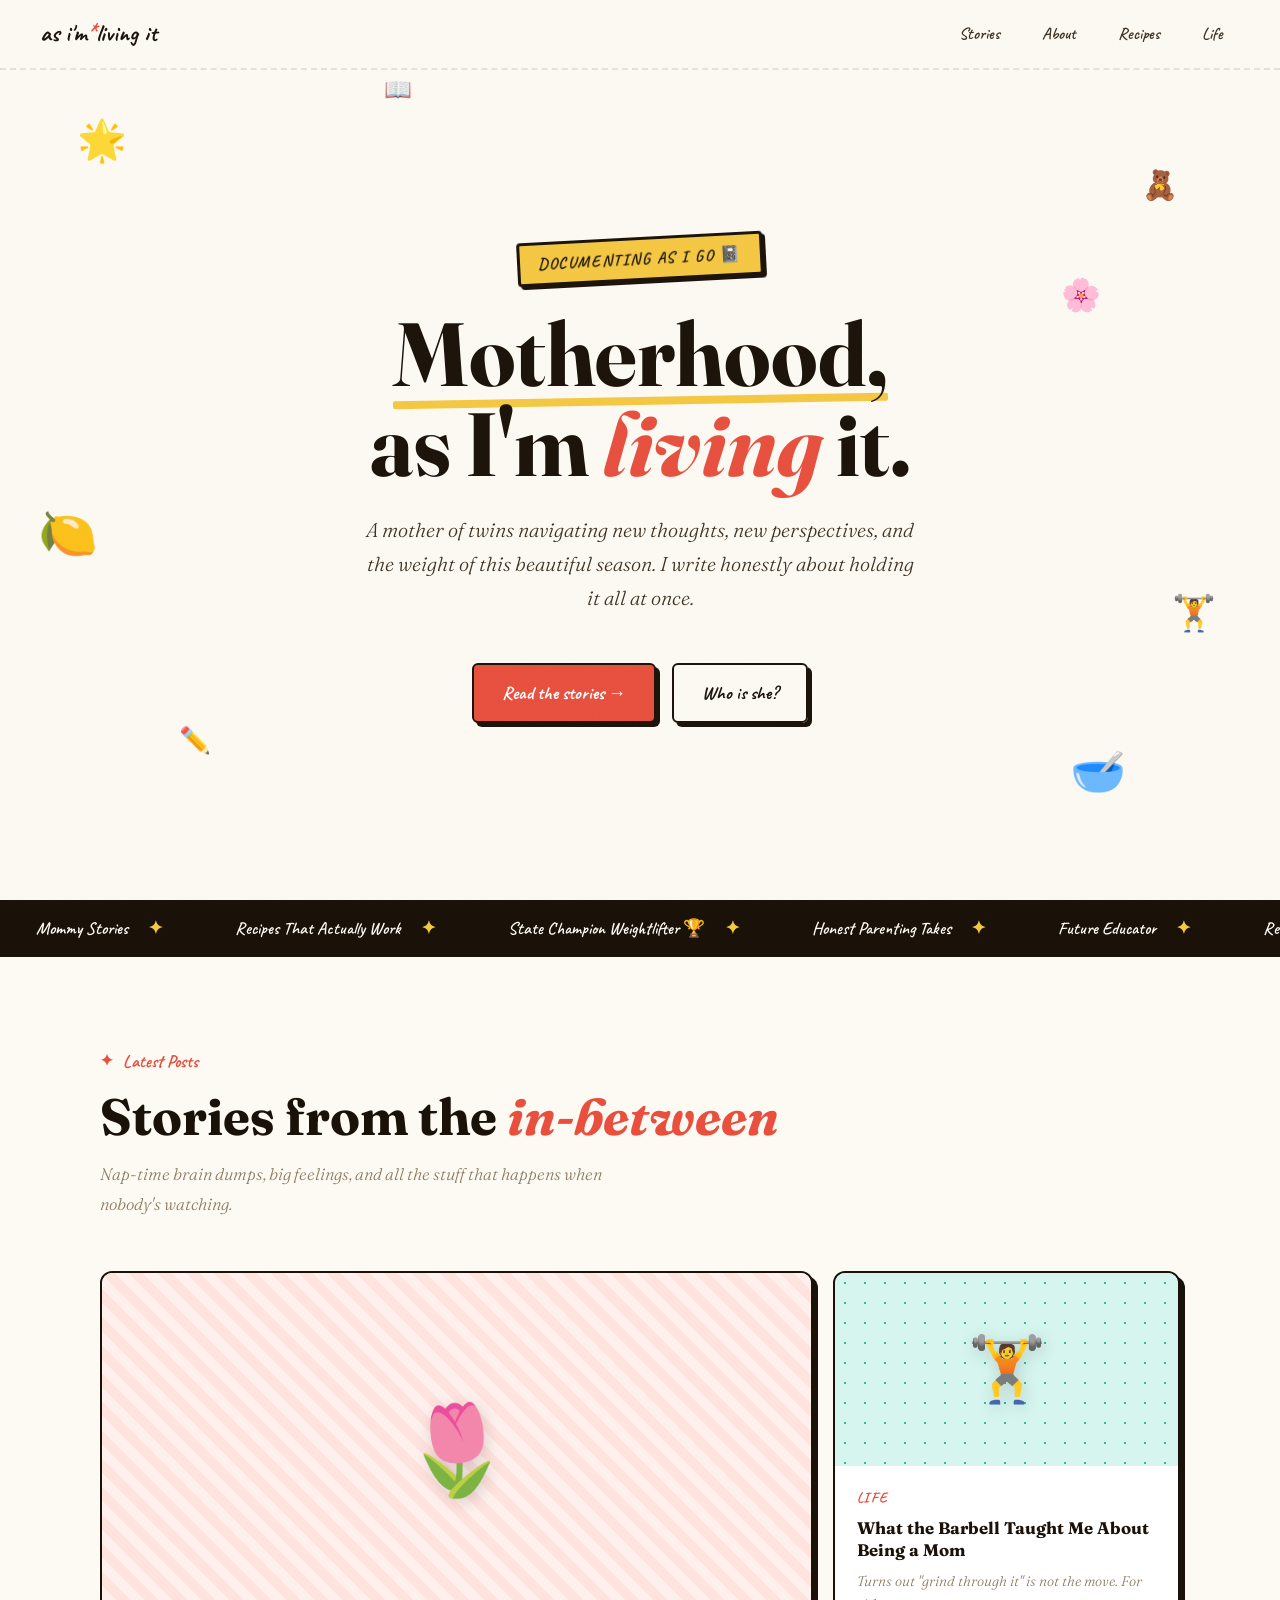
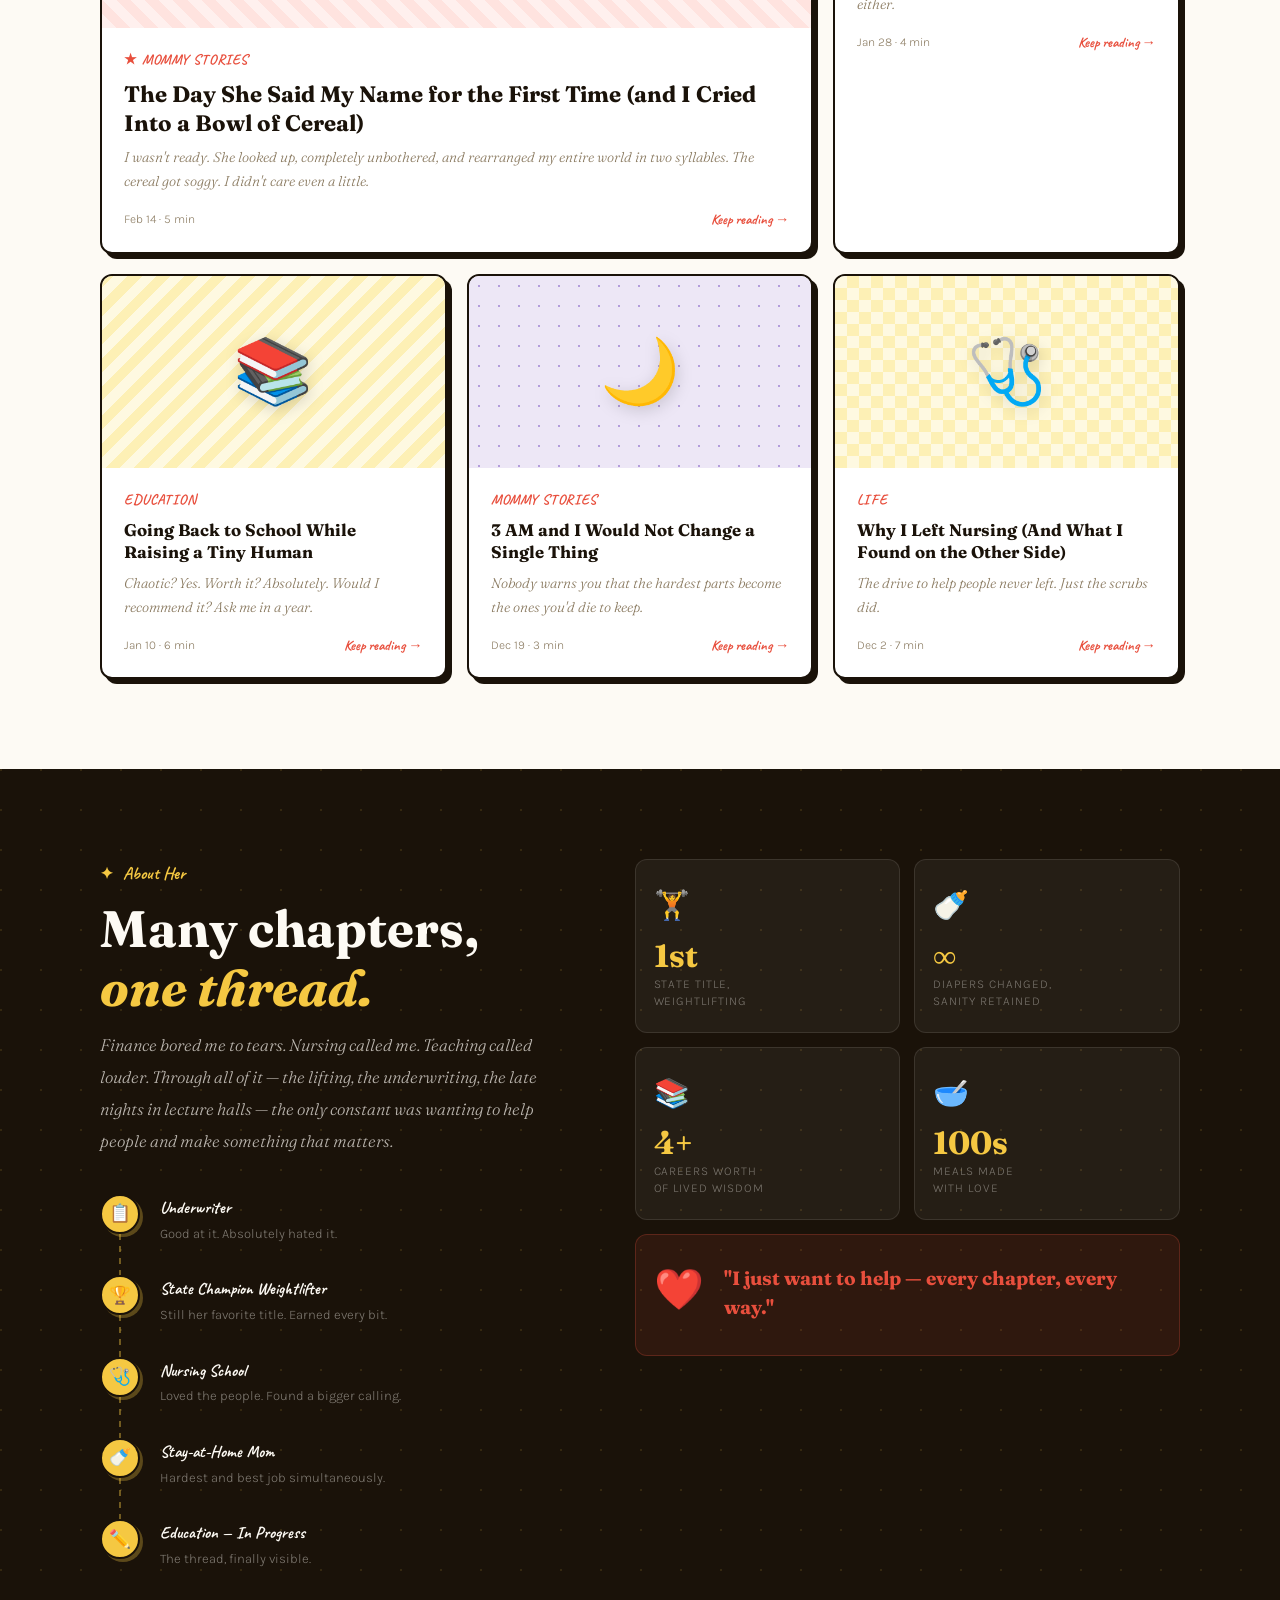
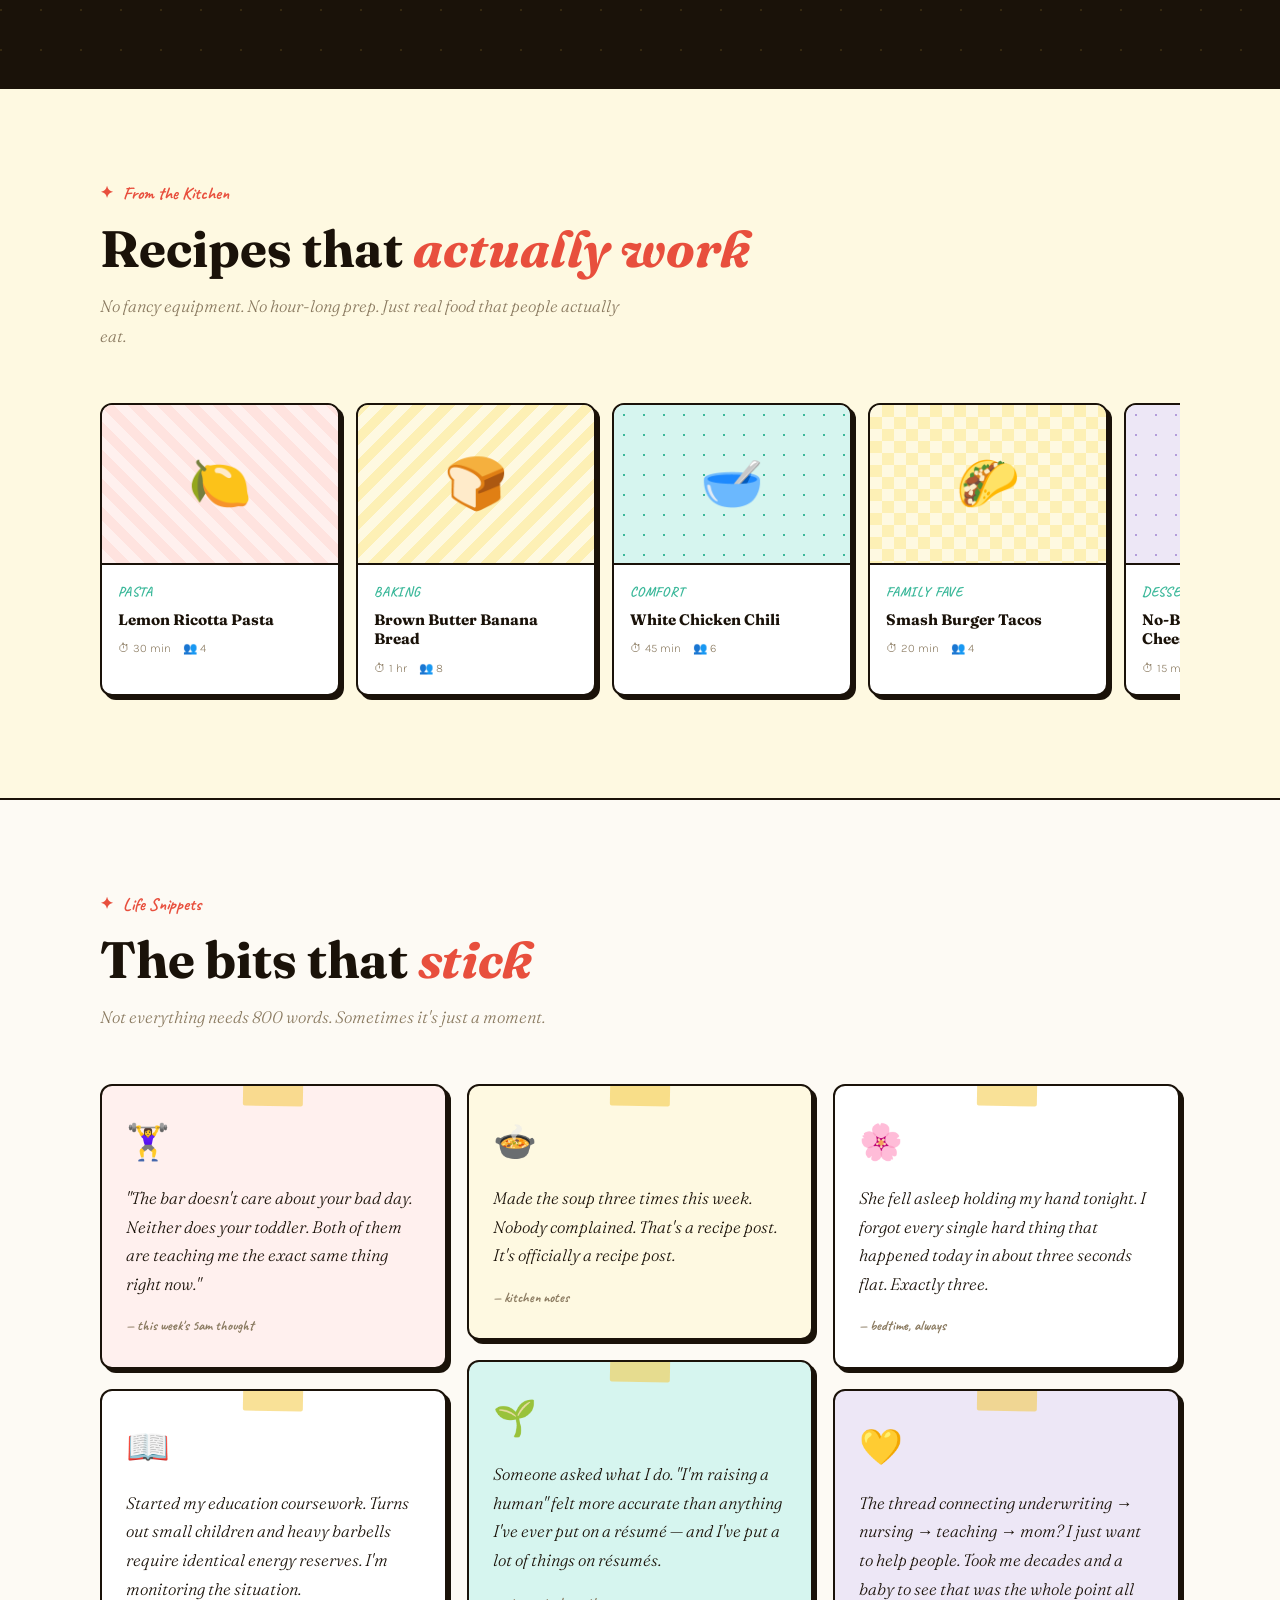
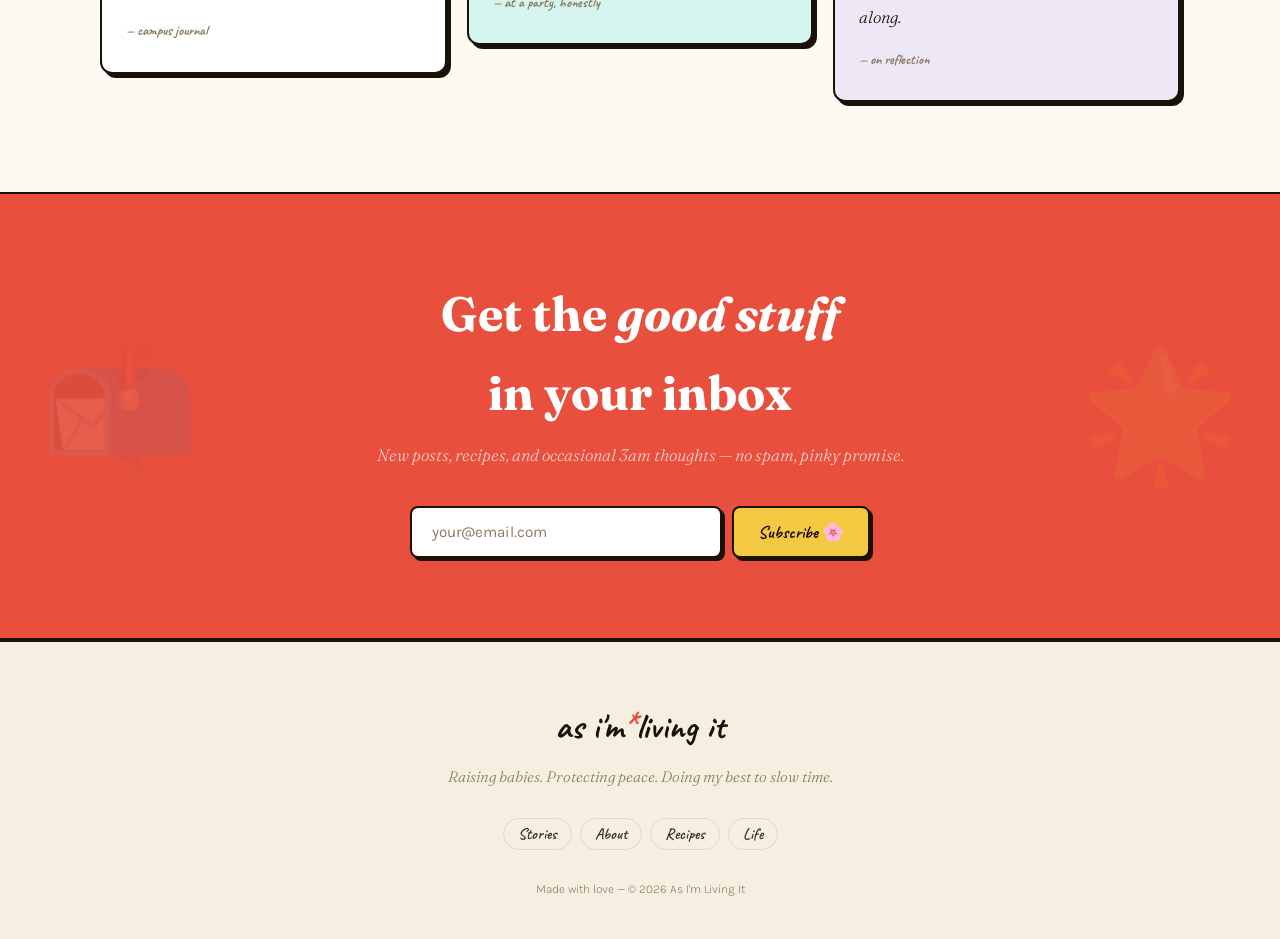
==== commit a12db068: "Rebrand site to "As I'm Living It" and update hero/footer content - Rename site from "The Whole Mess" ====
--- a/index.html
+++ b/index.html
@@ -3,14 +3,14 @@
 <head>
 <meta charset="UTF-8" />
 <meta name="viewport" content="width=device-width, initial-scale=1.0" />
-<title>The Whole Mess of It</title>
+<title>As I'm Living It</title>
 <link href="https://fonts.googleapis.com/css2?family=Fraunces:ital,opsz,wght@0,9..144,300;0,9..144,700;1,9..144,300;1,9..144,500;1,9..144,700&family=Caveat:wght@400;600;700&family=Karla:ital,wght@0,300;0,400;1,300&display=swap" rel="stylesheet"/>
 <link rel="stylesheet" href="styles.css" />
 </head>
 <body>
 
 <nav>
-  <a class="nav-logo" href="#">the whole<span>*</span>mess of it</a>
+  <a class="nav-logo" href="#">as i'm<span>*</span>living it</a>
   <ul class="nav-links">
     <li><a href="#stories">Stories</a></li>
     <li><a href="#about">About</a></li>
@@ -29,12 +29,12 @@
 <span class="doodle d8">📖</span>
 
 <section class="hero">
-  <div class="hero-stamp">est. the moment she arrived 🍼</div>
+  <div class="hero-stamp">Documenting as I go 📓</div>
   <h1 class="hero-title">
     <span class="underline-hand">Motherhood,</span><br/>
     as I'm <span class="squig">living</span> it.
   </h1>
-  <p class="hero-sub">Mom. Weightlifter. Ex-underwriter. Aspiring teacher. Decent cook. Always trying to help — this is where the whole thing lives.</p>
+  <p class="hero-sub">A mother of twins navigating new thoughts, new perspectives, and the weight of this beautiful season. I write honestly about holding it all at once.</p>
   <div class="hero-ctas">
     <a href="#stories" class="btn btn-pop">Read the stories →</a>
     <a href="#about" class="btn btn-ghost">Who is she?</a>
@@ -188,15 +188,15 @@
 </div>
 
 <footer>
-  <span class="footer-logo">the whole<span>*</span>mess of it</span>
-  <p class="footer-words">Raising babies. Feeding people. Lifting heavy things. Always trying to help.</p>
+  <span class="footer-logo">as i'm<span>*</span>living it</span>
+  <p class="footer-words">Raising babies. Protecting peace. Doing my best to slow time.</p>
   <ul class="footer-nav">
     <li><a href="#stories">Stories</a></li>
+    <li><a href="#about">About</a></li>
     <li><a href="#recipes">Recipes</a></li>
     <li><a href="#life">Life</a></li>
-    <li><a href="#about">About</a></li>
   </ul>
-  <p class="footer-copy">Made with love — © 2025 The Whole Mess of It</p>
+  <p class="footer-copy">Made with love — © 2026 As I'm Living It</p>
 </footer>
 
 <script src="main.js"></script>
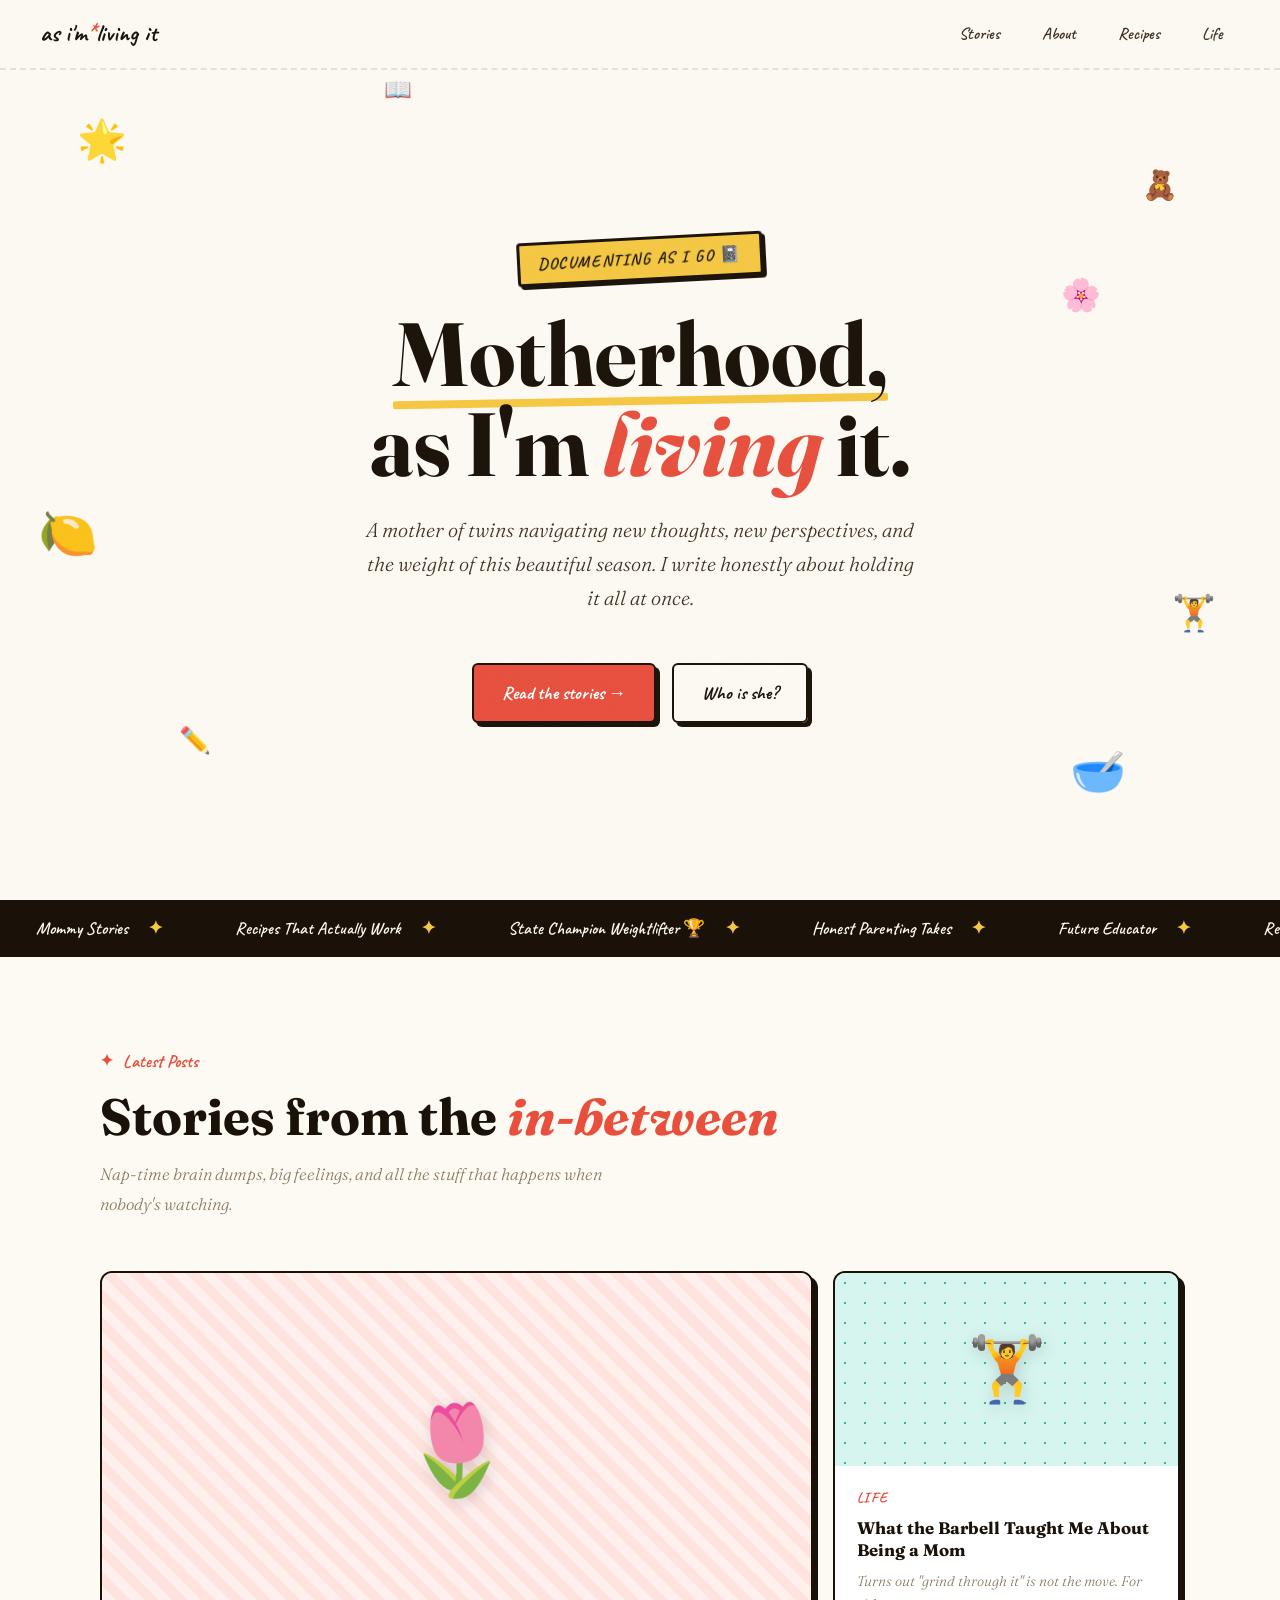
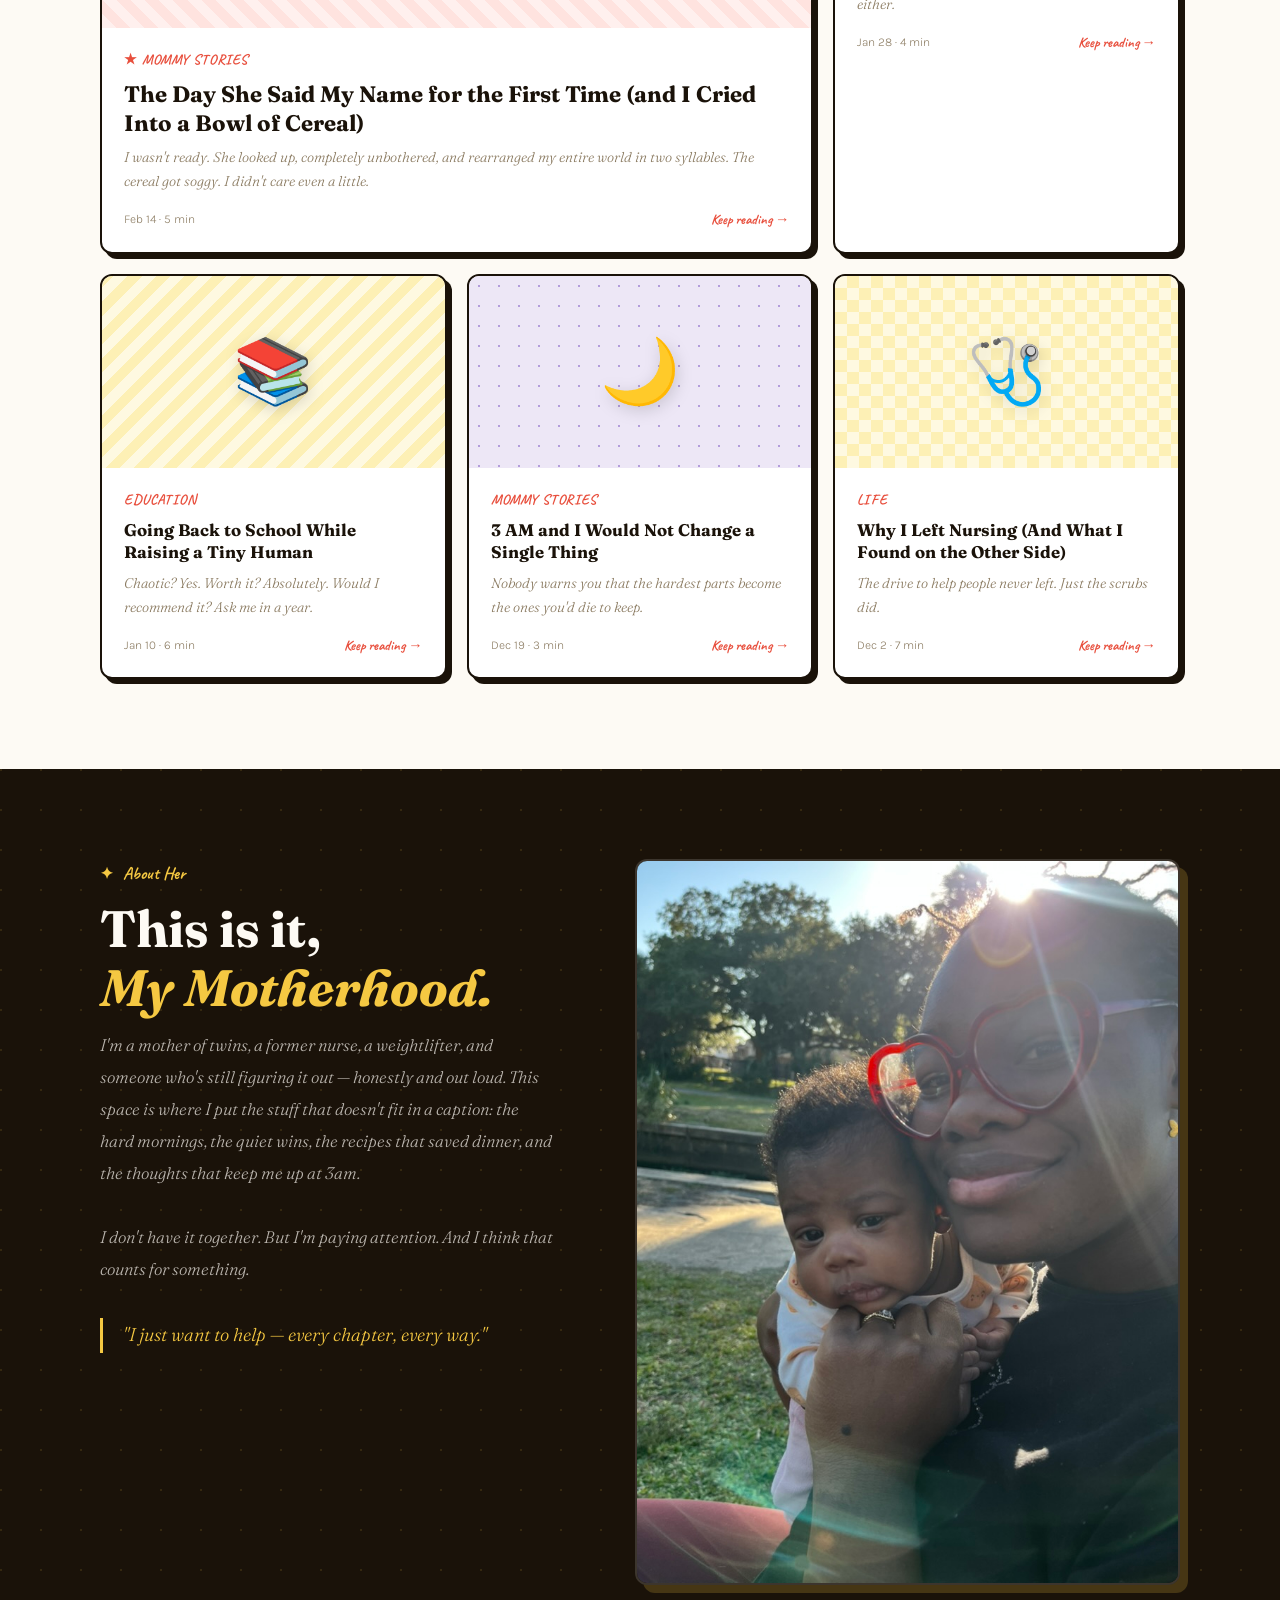
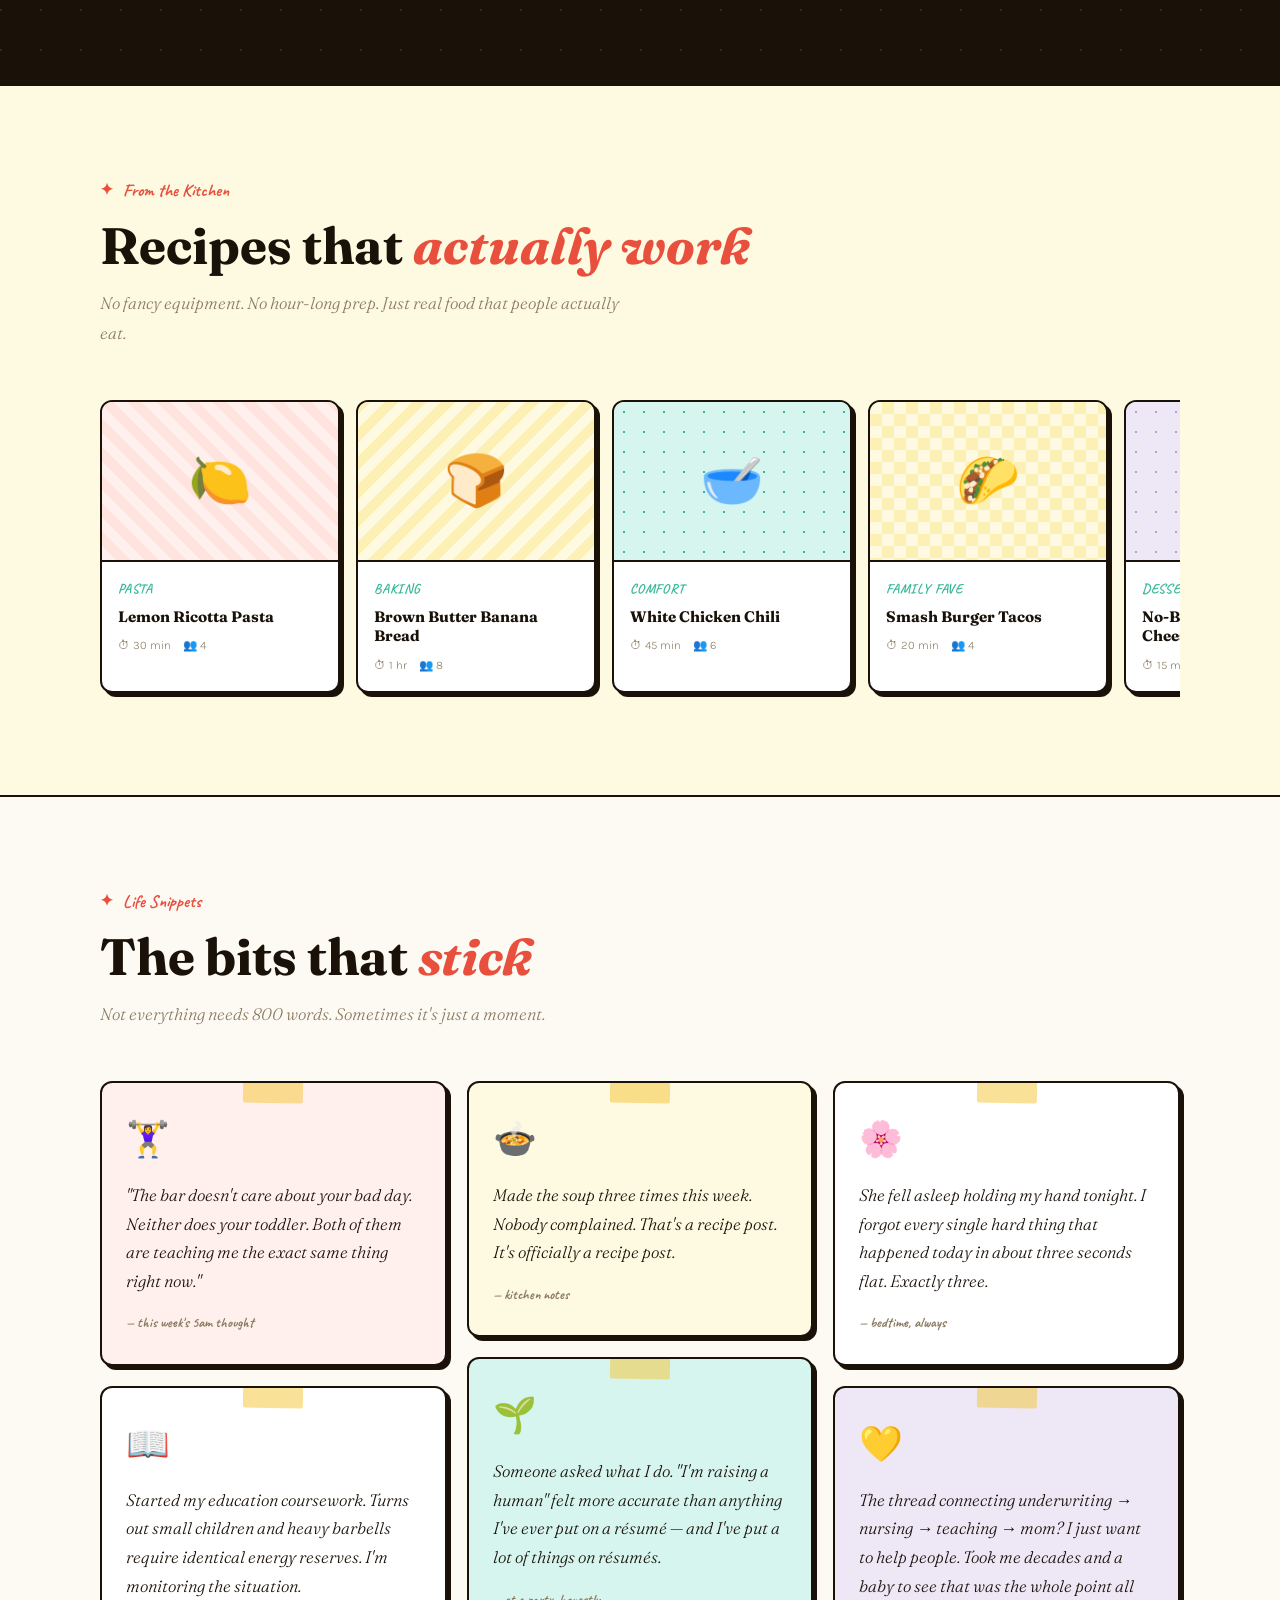
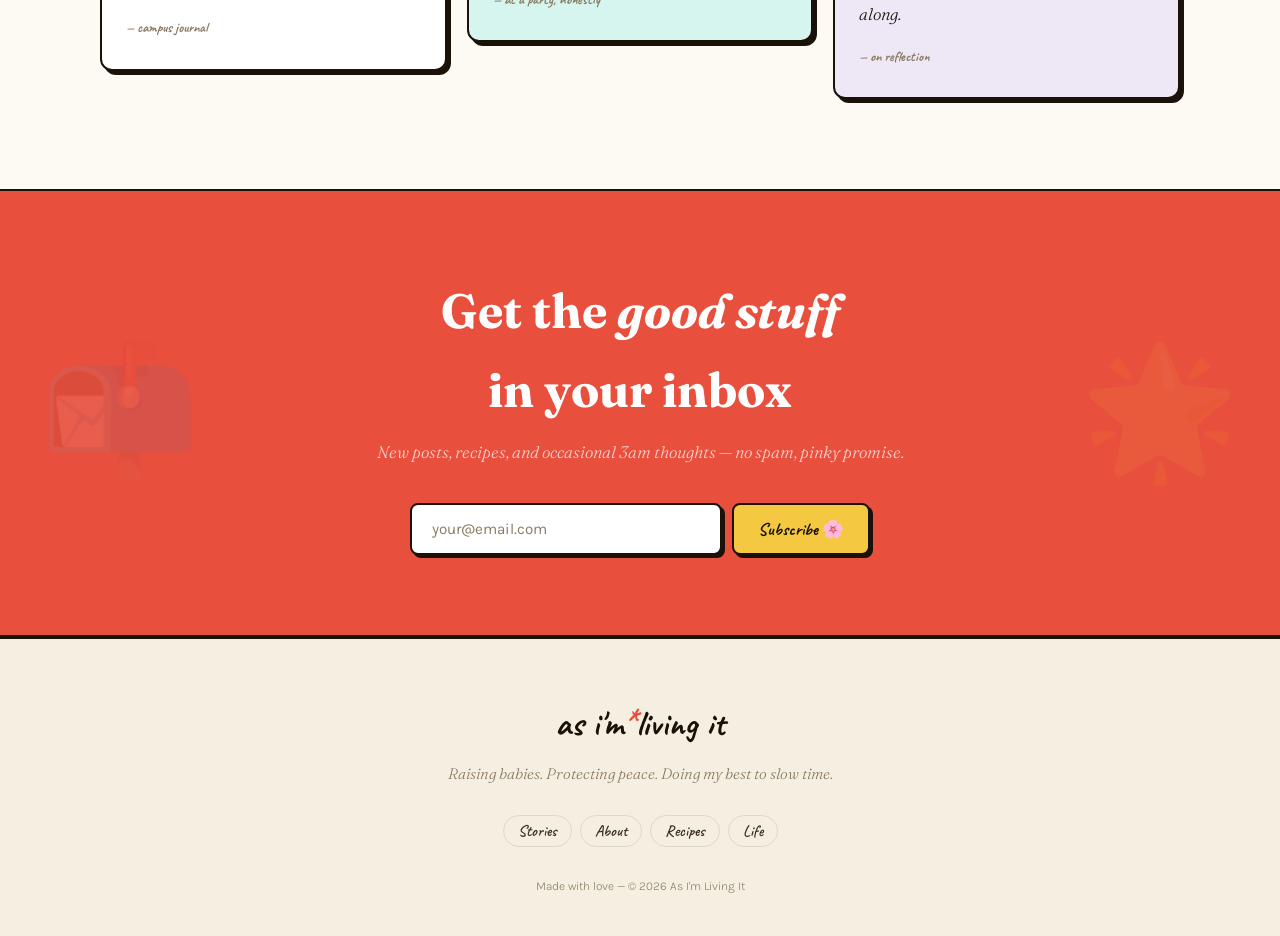
==== commit f23abcf2: "Rework About section with photo and bio, remove timeline/stats - Replace career timeline and stats g" ====
--- a/index.html
+++ b/index.html
@@ -118,24 +118,13 @@
   <div class="about-inner">
     <div class="about-left reveal">
       <p class="section-kicker"><span class="kicker-star">✦</span> About Her</p>
-      <h2 class="section-heading">Many chapters,<br/><em>one thread.</em></h2>
-      <p class="about-body">Finance bored me to tears. Nursing called me. Teaching called louder. Through all of it — the lifting, the underwriting, the late nights in lecture halls — the only constant was wanting to help people and make something that matters.</p>
-      <div class="timeline">
-        <div class="tl-item"><div class="tl-dot">📋</div><div class="tl-text"><div class="tl-role">Underwriter</div><div class="tl-note">Good at it. Absolutely hated it.</div></div></div>
-        <div class="tl-item"><div class="tl-dot">🏆</div><div class="tl-text"><div class="tl-role">State Champion Weightlifter</div><div class="tl-note">Still her favorite title. Earned every bit.</div></div></div>
-        <div class="tl-item"><div class="tl-dot">🩺</div><div class="tl-text"><div class="tl-role">Nursing School</div><div class="tl-note">Loved the people. Found a bigger calling.</div></div></div>
-        <div class="tl-item"><div class="tl-dot">🍼</div><div class="tl-text"><div class="tl-role">Stay-at-Home Mom</div><div class="tl-note">Hardest and best job simultaneously.</div></div></div>
-        <div class="tl-item"><div class="tl-dot">✏️</div><div class="tl-text"><div class="tl-role">Education — In Progress</div><div class="tl-note">The thread, finally visible.</div></div></div>
-      </div>
+      <h2 class="section-heading">This is it,<br/><em>My Motherhood.</em></h2>
+      <p class="about-body">I'm a mother of twins, a former nurse, a weightlifter, and someone who's still figuring it out — honestly and out loud. This space is where I put the stuff that doesn't fit in a caption: the hard mornings, the quiet wins, the recipes that saved dinner, and the thoughts that keep me up at 3am.</p>
+      <p class="about-body">I don't have it together. But I'm paying attention. And I think that counts for something.</p>
+      <p class="about-body about-quote">"I just want to help — every chapter, every way."</p>
     </div>
     <div class="about-right reveal reveal-d2">
-      <div class="fun-facts">
-        <div class="fact-card"><span class="fact-emoji">🏋️</span><div class="fact-value">1st</div><div class="fact-label">State title,<br/>weightlifting</div></div>
-        <div class="fact-card"><span class="fact-emoji">🍼</span><div class="fact-value">∞</div><div class="fact-label">Diapers changed,<br/>sanity retained</div></div>
-        <div class="fact-card"><span class="fact-emoji">📚</span><div class="fact-value">4+</div><div class="fact-label">Careers worth<br/>of lived wisdom</div></div>
-        <div class="fact-card"><span class="fact-emoji">🥣</span><div class="fact-value">100s</div><div class="fact-label">Meals made<br/>with love</div></div>
-        <div class="fact-card wide"><span class="fact-emoji" style="font-size:2.5rem">❤️</span><div><div class="fact-value">"I just want to help — every chapter, every way."</div></div></div>
-      </div>
+      <img class="about-photo" src="about.jpeg" alt="About photo" />
     </div>
   </div>
 </section>
--- a/styles.css
+++ b/styles.css
@@ -296,6 +296,18 @@
   display:flex; align-items:center; gap:20px;
 }
 .fact-card.wide .fact-value { font-size:1.2rem; color:var(--pop); line-height:1.5; }
+.about-quote {
+  color:var(--butter);
+  font-size:1.15rem;
+  border-left:3px solid var(--butter);
+  padding-left:20px;
+  margin-top:12px;
+}
+.about-photo {
+  width:100%; border-radius:12px;
+  border:2.5px solid rgba(253,250,244,.15);
+  box-shadow:8px 8px 0 rgba(245,200,66,.2);
+}
 
 /* RECIPES */
 .recipes-section {
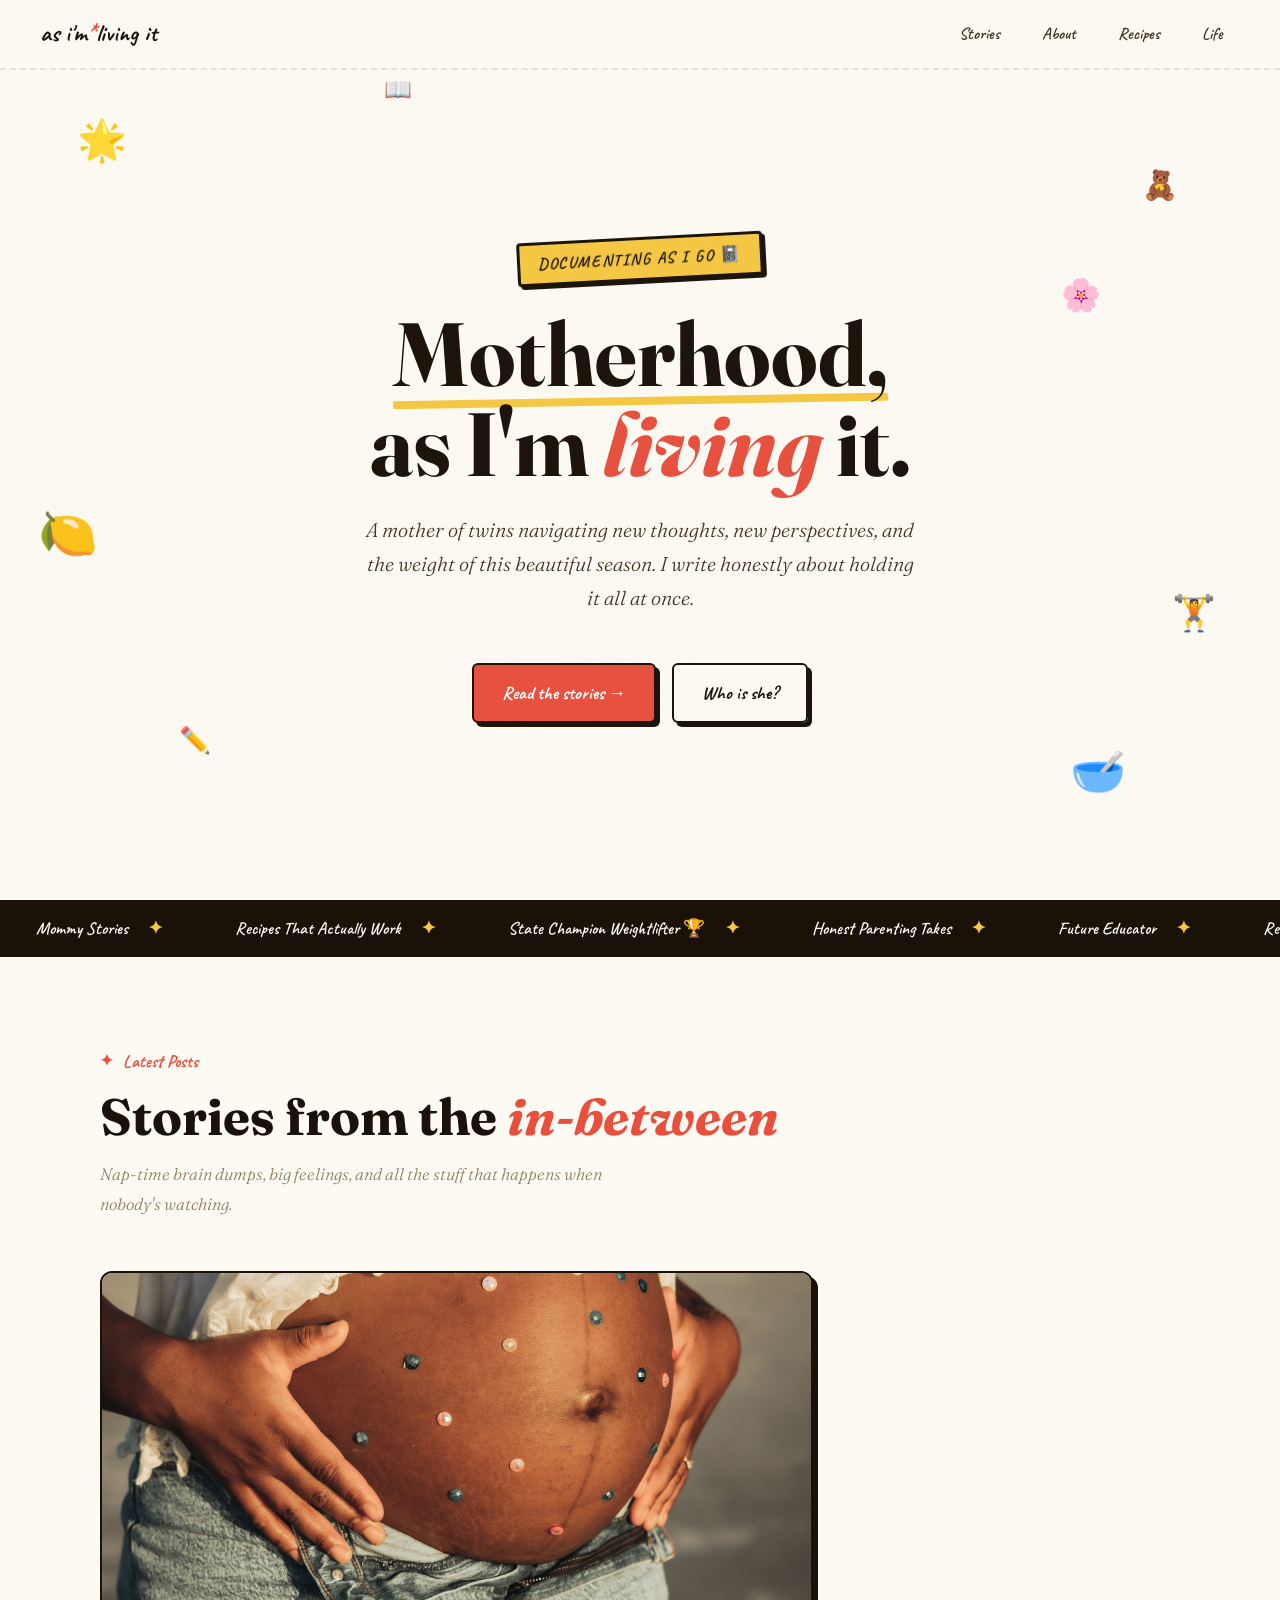
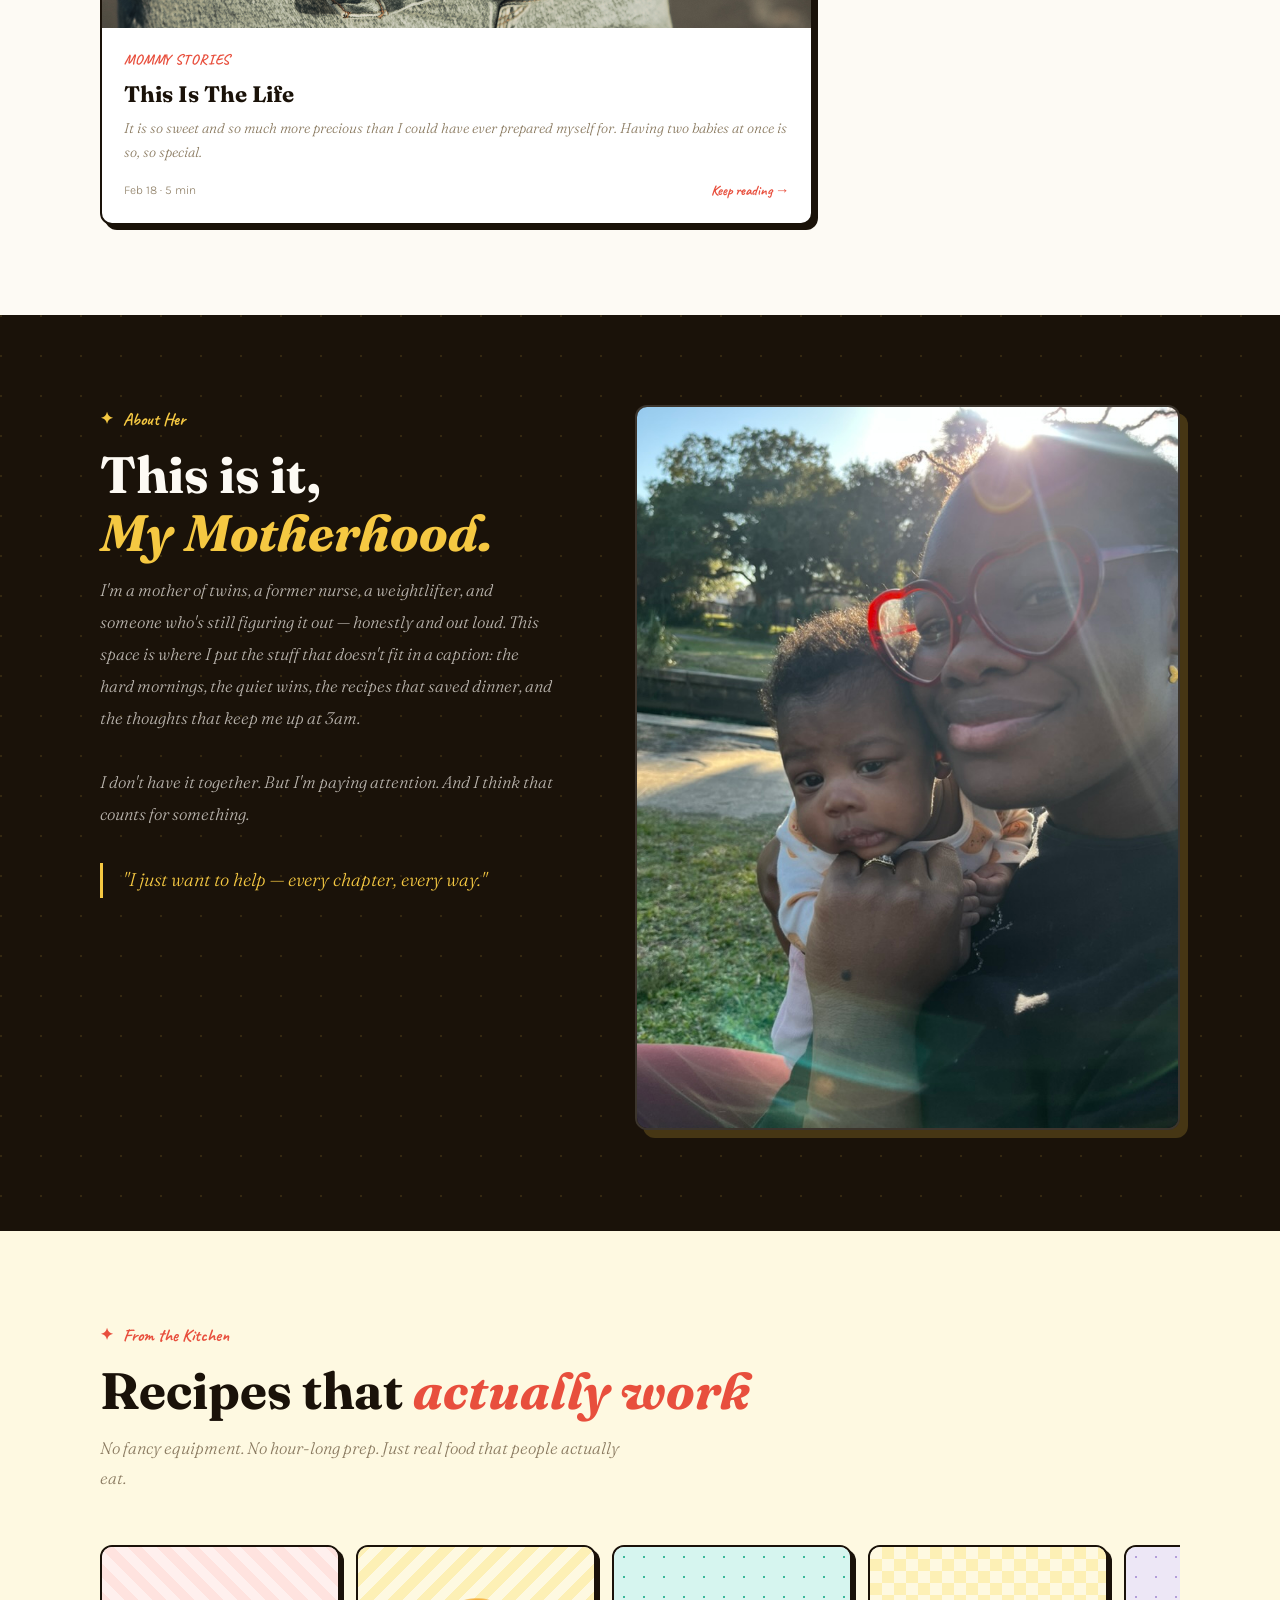
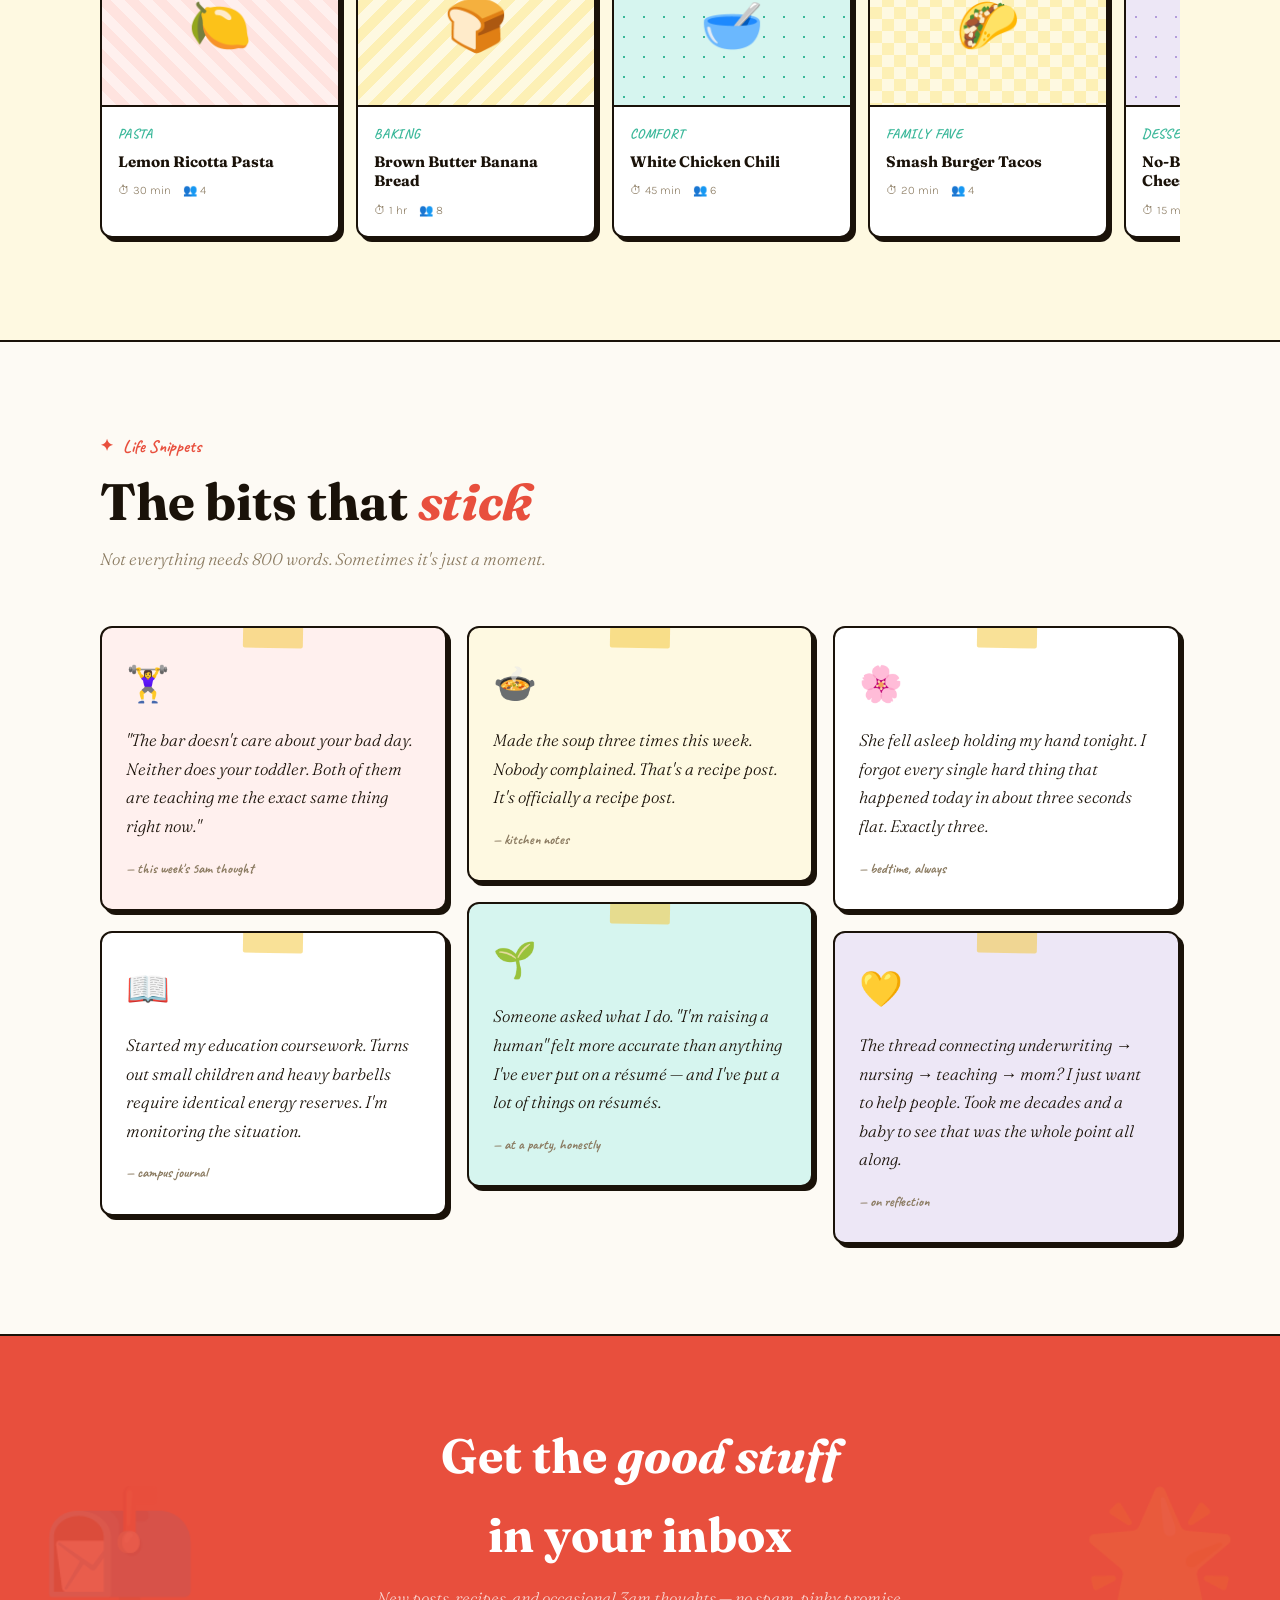
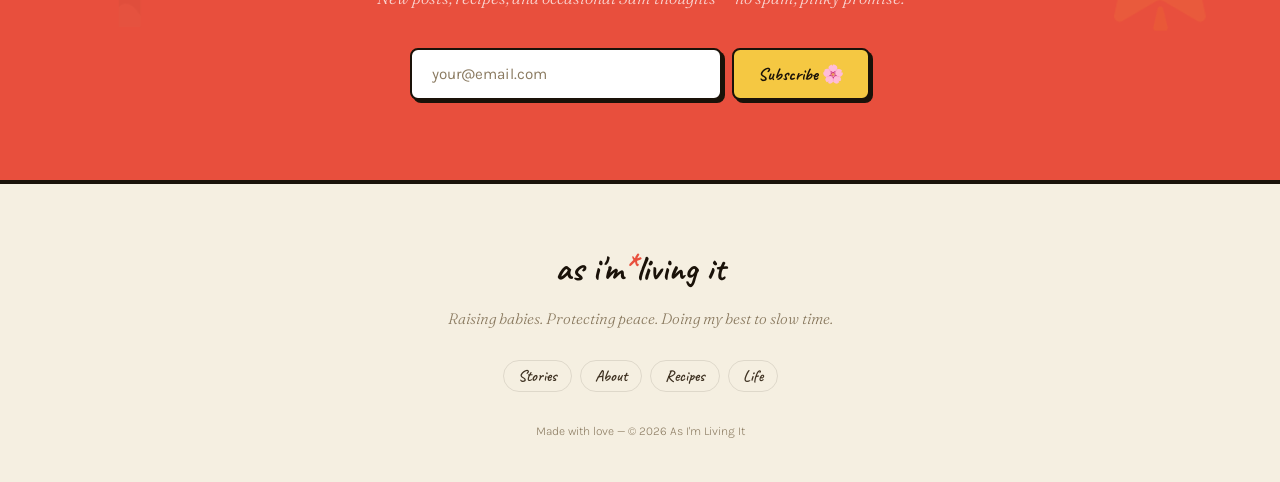
==== commit a682404d: "Add first blog post "This Is The Life" with post page template Adds the blog post page, article styl" ====
--- a/index.html
+++ b/index.html
@@ -65,49 +65,13 @@
     <p class="section-dek">Nap-time brain dumps, big feelings, and all the stuff that happens when nobody's watching.</p>
   </div>
   <div class="posts-grid reveal reveal-d1">
-    <a href="#" class="post-card big">
-      <div class="card-thumb bg-stripe-red"><span class="card-emoji">🌷</span></div>
-      <div class="card-body">
-        <p class="card-cat">★ Mommy Stories</p>
-        <h3 class="card-title">The Day She Said My Name for the First Time (and I Cried Into a Bowl of Cereal)</h3>
-        <p class="card-blurb">I wasn't ready. She looked up, completely unbothered, and rearranged my entire world in two syllables. The cereal got soggy. I didn't care even a little.</p>
-        <div class="card-footer"><span>Feb 14 · 5 min</span><span class="card-read-more">Keep reading →</span></div>
-      </div>
-    </a>
-    <a href="#" class="post-card">
-      <div class="card-thumb bg-dot-mint"><span class="card-emoji">🏋️</span></div>
-      <div class="card-body">
-        <p class="card-cat">Life</p>
-        <h3 class="card-title">What the Barbell Taught Me About Being a Mom</h3>
-        <p class="card-blurb">Turns out "grind through it" is not the move. For either.</p>
-        <div class="card-footer"><span>Jan 28 · 4 min</span><span class="card-read-more">Keep reading →</span></div>
-      </div>
-    </a>
-    <a href="#" class="post-card">
-      <div class="card-thumb bg-stripe-yellow"><span class="card-emoji">📚</span></div>
-      <div class="card-body">
-        <p class="card-cat">Education</p>
-        <h3 class="card-title">Going Back to School While Raising a Tiny Human</h3>
-        <p class="card-blurb">Chaotic? Yes. Worth it? Absolutely. Would I recommend it? Ask me in a year.</p>
-        <div class="card-footer"><span>Jan 10 · 6 min</span><span class="card-read-more">Keep reading →</span></div>
-      </div>
-    </a>
-    <a href="#" class="post-card">
-      <div class="card-thumb bg-dot-lilac"><span class="card-emoji">🌙</span></div>
+    <a href="posts/first-post.html" class="post-card big">
+      <div class="card-thumb"><img class="card-img" src="images/first-post.jpg" alt="This Is The Life" /></div>
       <div class="card-body">
         <p class="card-cat">Mommy Stories</p>
-        <h3 class="card-title">3 AM and I Would Not Change a Single Thing</h3>
-        <p class="card-blurb">Nobody warns you that the hardest parts become the ones you'd die to keep.</p>
-        <div class="card-footer"><span>Dec 19 · 3 min</span><span class="card-read-more">Keep reading →</span></div>
-      </div>
-    </a>
-    <a href="#" class="post-card">
-      <div class="card-thumb bg-check-butter"><span class="card-emoji">🩺</span></div>
-      <div class="card-body">
-        <p class="card-cat">Life</p>
-        <h3 class="card-title">Why I Left Nursing (And What I Found on the Other Side)</h3>
-        <p class="card-blurb">The drive to help people never left. Just the scrubs did.</p>
-        <div class="card-footer"><span>Dec 2 · 7 min</span><span class="card-read-more">Keep reading →</span></div>
+        <h3 class="card-title">This Is The Life</h3>
+        <p class="card-blurb">It is so sweet and so much more precious than I could have ever prepared myself for. Having two babies at once is so, so special.</p>
+        <div class="card-footer"><span>Feb 18 · 5 min</span><span class="card-read-more">Keep reading →</span></div>
       </div>
     </a>
   </div>
--- a/styles.css
+++ b/styles.css
@@ -215,6 +215,7 @@
 .bg-dot-mint      { background:radial-gradient(circle,var(--mint) 1.5px,transparent 1.5px) 0 0/20px 20px,var(--mint-pale); }
 .bg-dot-lilac     { background:radial-gradient(circle,var(--lilac) 1.5px,transparent 1.5px) 0 0/20px 20px,var(--lilac-pale); }
 .bg-check-butter  { background:repeating-conic-gradient(#fdf0b5 0% 25%,#fef9e1 0% 50%) 0 0/24px 24px; }
+.card-img { width:100%; height:100%; object-fit:cover; display:block; }
 .card-emoji { filter:drop-shadow(2px 4px 8px rgba(0,0,0,.15)); animation:bounce 3s ease-in-out infinite; }
 .card-body { padding:20px 22px; }
 .card-cat {
@@ -425,6 +426,60 @@
 }
 .footer-nav a:hover { color:var(--pop); border-color:var(--pop); background:var(--pop-pale); }
 .footer-copy { font-size:.75rem; color:var(--ink-muted); }
+
+/* POST ARTICLE */
+.post {
+  max-width:720px; margin:0 auto;
+  padding:140px 40px 80px;
+}
+.post-header { margin-bottom:48px; }
+.post-back {
+  font-family:'Caveat', cursive; font-size:1rem; font-weight:700;
+  color:var(--pop); text-decoration:none;
+  display:inline-block; margin-bottom:24px;
+  transition:color .2s;
+}
+.post-back:hover { color:var(--ink); }
+.post-cat {
+  font-family:'Caveat', cursive; font-size:1rem; font-weight:700;
+  letter-spacing:.06em; text-transform:uppercase; color:var(--pop);
+  margin-bottom:12px;
+}
+.post-title {
+  font-family:'Fraunces', serif; font-weight:700;
+  font-size:clamp(2rem, 4.5vw, 3rem); line-height:1.15;
+  color:var(--ink); margin-bottom:14px;
+}
+.post-meta {
+  font-size:.85rem; color:var(--ink-muted);
+}
+.post-content p {
+  font-family:'Fraunces', serif; font-weight:300;
+  font-size:1.1rem; line-height:1.9; color:var(--ink-soft);
+  margin-bottom:28px;
+}
+.post-content h2 {
+  font-family:'Fraunces', serif; font-weight:700;
+  font-size:1.5rem; color:var(--ink); margin:48px 0 20px;
+  line-height:1.3;
+}
+.post-content ul, .post-content ol {
+  font-family:'Fraunces', serif; font-weight:300;
+  font-size:1.1rem; line-height:1.9; color:var(--ink-soft);
+  margin:0 0 28px 24px;
+}
+.post-content li { margin-bottom:6px; }
+.post-content blockquote {
+  border-left:3px solid var(--butter);
+  padding:4px 0 4px 24px;
+  margin:36px 0;
+}
+.post-content blockquote p {
+  font-style:italic; color:var(--ink); font-size:1.15rem;
+  margin-bottom:0;
+}
+.post-content em { font-style:italic; }
+.post-content strong { font-weight:700; color:var(--ink); }
 
 /* RESPONSIVE */
 @media(max-width:900px){
@@ -444,4 +499,5 @@
   footer { padding:40px 20px; }
   .about-section { padding:60px 0; }
   .recipes-section { padding:60px 0; }
-}
+  .post { padding:110px 20px 60px; }
+}
